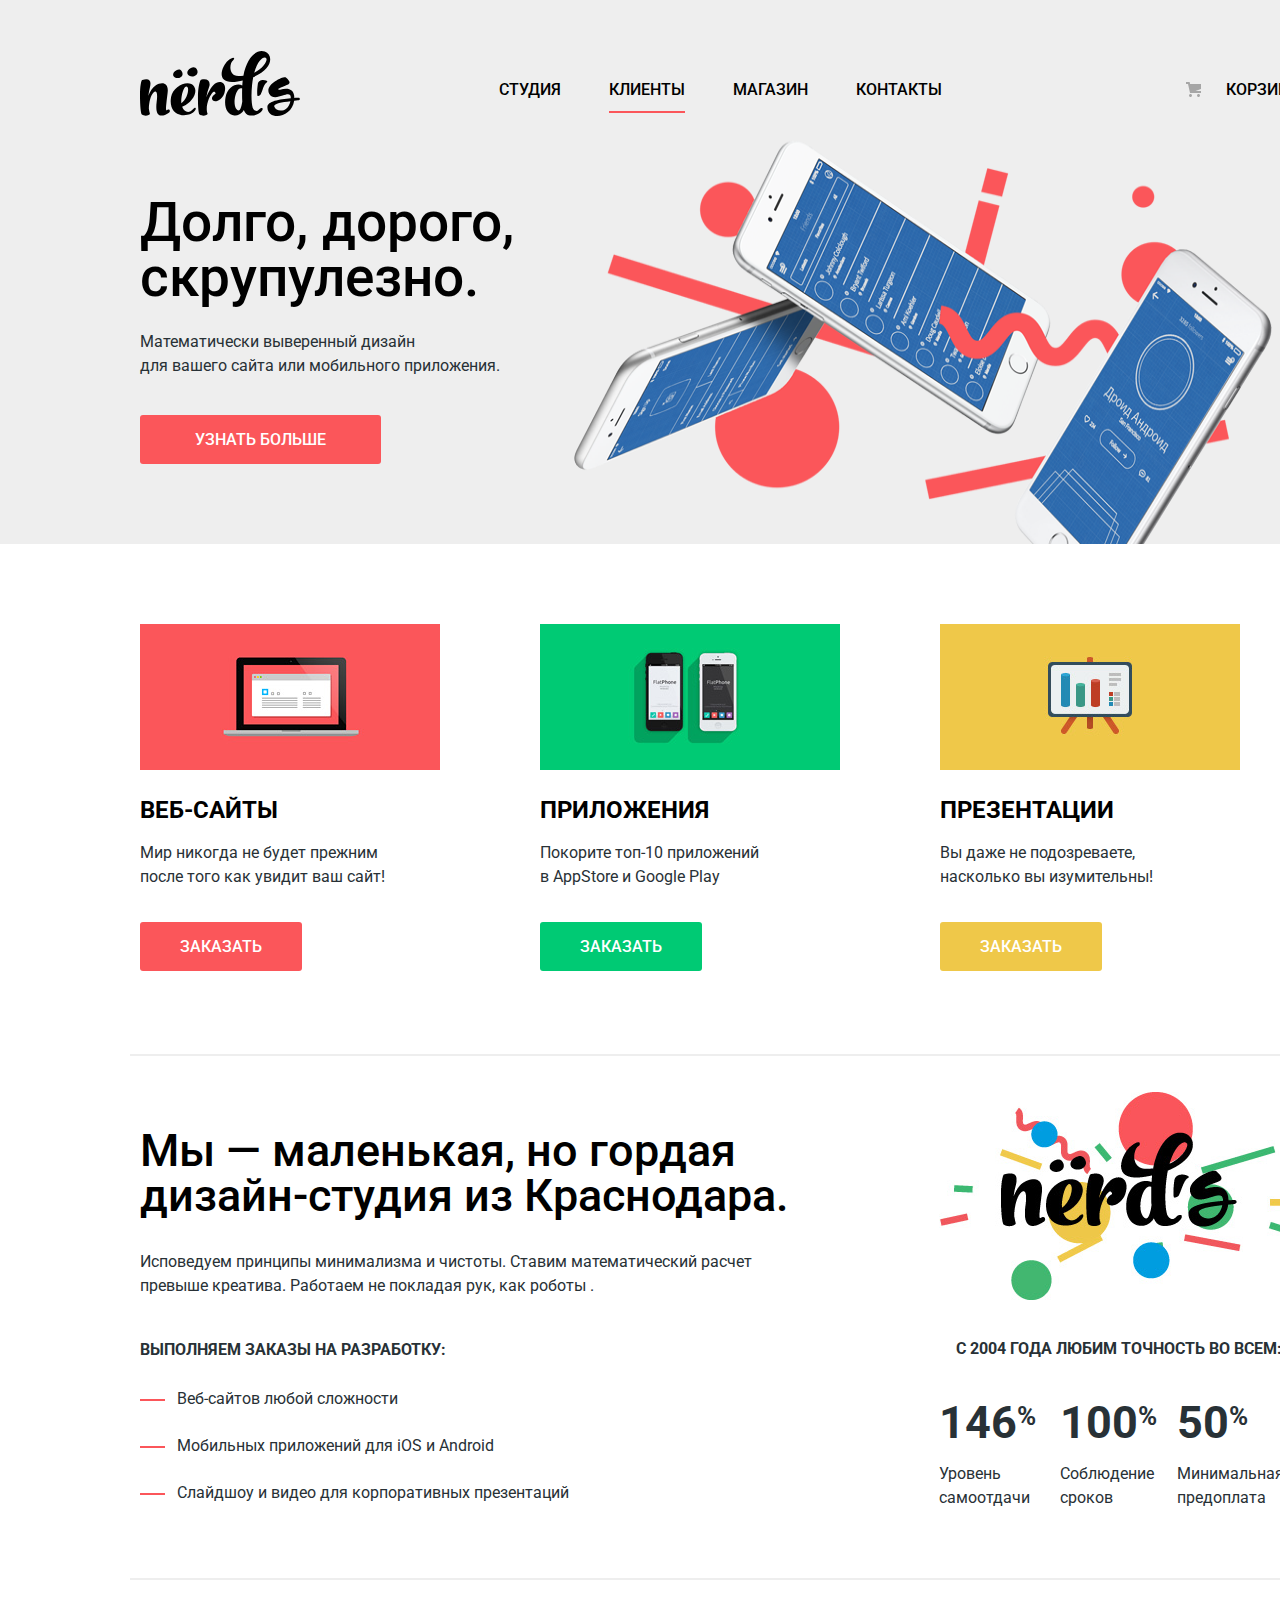
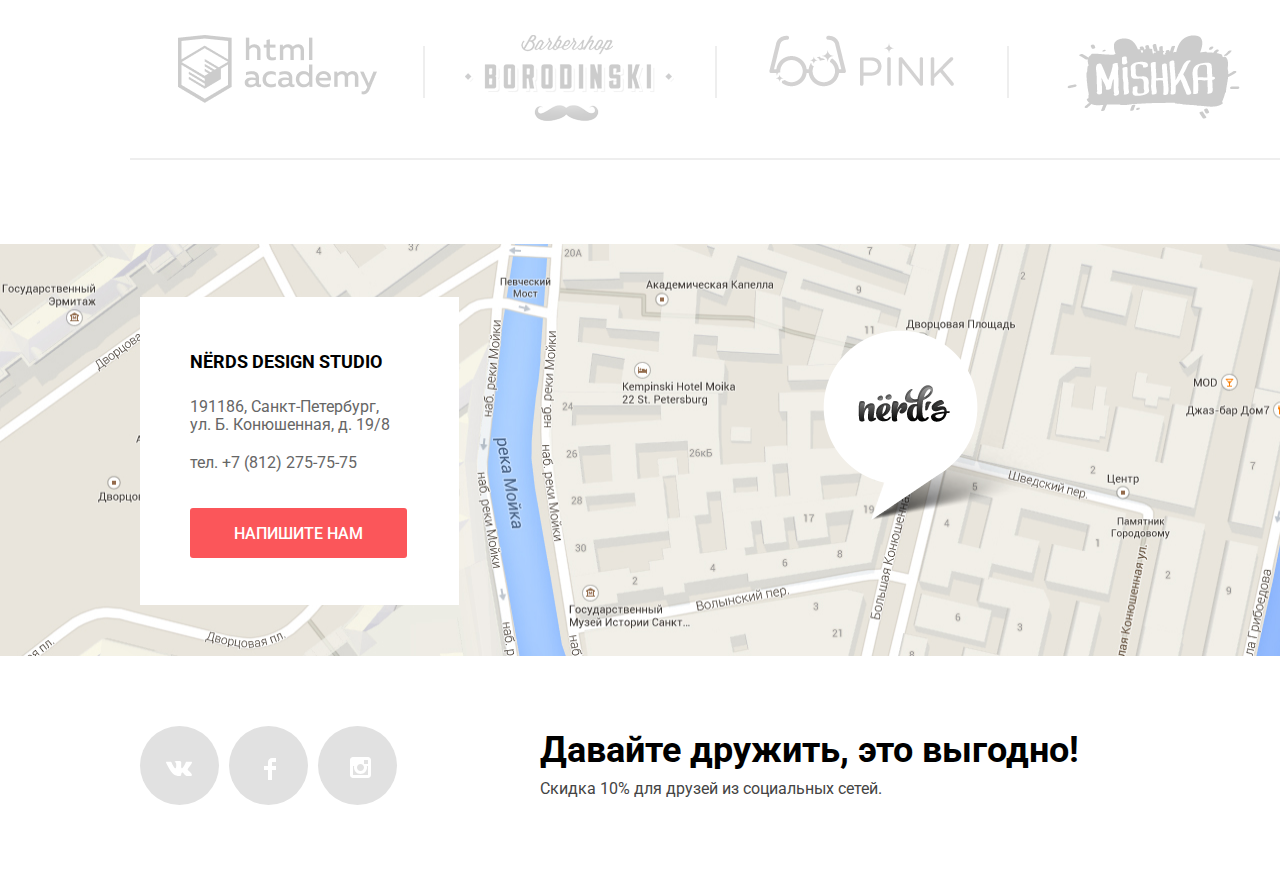
==== index.html @ 4b31f501 "Стилизация активных элементов" ====
<!doctype html>
<html class="page" lang="en">

<head>
	<meta charset="UTF-8">
	<meta http-equiv="X-UA-Compatible" content="ie=edge">
	<link rel="preconnect" href="https://fonts.gstatic.com">
	<link href="https://fonts.googleapis.com/css2?family=Roboto:wght@400;500;700;900&display=swap" rel="stylesheet">
	<link rel="stylesheet" href="css/normalize.css">
	<link rel="stylesheet" href="css/style.css">
	<title>nЁrds</title>
</head>

<body>
	<div class="wrapper">
		<header class="header">
			<nav class="navigation">
				<a href="#" class="header__logo">
					<svg class="logo" width="160" height="66" viewbox="0 0 160 66" fill="none" xmlns="http://www.w3.org/2000/svg">
						<path fill-rule="evenodd" clip-rule="evenodd"
							d="M48.031 24.783C51.682 28.757 59.647 25.158 57.062 19.861C55.336 16.305 52.75 17.13 50.904 18.041C47.208 19.82 46.509 23.088 48.031 24.783ZM42.105 22.002C44.481 26.868 37.168 30.173 33.813 26.523C32.415 24.968 33.058 21.963 36.449 20.33C38.146 19.494 40.522 18.734 42.105 22.002ZM157.936 50.374C156.715 50.5332 155.442 50.6425 154.221 50.7474L154.179 50.751V50.807C151.764 68.171 127.991 71.038 127.4 57.406C127.131 51.239 138.993 49.456 150.798 48.318C151.007 42.9112 147.233 44.1234 142.648 45.5959C137.829 47.1437 132.115 48.979 129.19 43.717C124.171 34.692 143.822 25.779 145.918 27.615C152.271 33.1766 149.4 34.2063 144.727 35.8824L144.539 35.95C135.049 39.36 138.748 40.057 140.028 39.676C147.597 37.423 154.394 38.636 154.34 47.993C154.955 47.9419 155.557 47.9025 156.154 47.8634L156.154 47.8634C156.807 47.8207 157.452 47.7784 158.097 47.722C160.403 47.507 160.564 50.157 157.936 50.374ZM150.422 51.13C141.298 52.158 133.409 53.566 134.269 56.485C135.985 62.058 147.846 63.303 150.422 51.13ZM117.79 34.23C116.975 39.88 116.996 45.881 117.678 45.918C118.012 45.937 119.982 45.572 120.617 44.411C121.226 43.2934 121.794 41.7543 122.388 40.141L122.388 40.1409L122.388 40.1409L122.388 40.1408L122.388 40.1407L122.388 40.1406L122.388 40.1405C123.586 36.8907 124.895 33.3397 126.883 32.324C129.725 30.873 118.795 27.279 117.79 34.23ZM28.883 62.666C20.964 68.004 14.664 66.825 16.671 51.818C18.121 40.914 15.723 40.297 13.549 42.376C10.704 45.073 8.921 52.099 8.865 58.788C9.12323 60.3951 9.45828 61.9889 9.869 63.564C10.203 65.194 4.962 66.879 1.895 64.575C0.837 63.79 0 55.865 0 45.131C0 36.307 1.171 30.236 2.23 29.956C10.259 27.765 11.542 31.304 9.813 37.937C9.12537 40.5343 8.65871 43.1851 8.418 45.861C10.091 41.197 12.489 37.376 15.221 35.688C22.637 31.024 28.826 33.215 27.655 42.489C25.648 59.069 25.481 61.316 27.265 60.024C29.496 58.45 30.945 61.262 28.883 62.666ZM41.766 65.142C47.176 65.761 52.807 64.074 54.982 60.59C56.821 57.667 55.316 56.655 53.197 59.015C48.737 64.131 44.109 61.826 42.158 56.655L42.66 56.487C52.082 52.721 57.992 42.493 54.257 36.704C49.126 28.723 33.069 35.86 31.061 47.045C29.221 57.386 34.016 64.299 41.766 65.142ZM41.377 53.172C47.232 49.013 49.183 39.852 47.566 37.267C45.838 34.57 42.492 38.784 41.321 49.013C41.21 50.474 41.21 51.878 41.377 53.172ZM77.125 51.051C79.188 50.376 81.494 48.499 83.091 45.992C83.538 45.289 83.914 44.657 84.43 43.012C84.3675 43.2111 84.3915 43.1204 84.4509 42.8953C84.5588 42.4863 84.7839 41.6335 84.82 41.271C84.82 41.215 84.876 40.932 84.932 40.822C86.157 33.965 81.921 30.086 76.065 33.009C72.776 34.638 68.706 40.822 66.253 47.51C66.866 43.912 67.925 40.484 69.096 37.111C71.103 31.154 67.368 28.119 60.956 29.862C59.896 30.143 57.945 37.955 57.945 46.779C57.945 57.513 58.503 63.695 59.562 64.483C62.628 66.843 68.092 65.101 67.535 63.527C67.3189 62.9291 67.1554 62.3284 66.9926 61.7303L66.977 61.673C66.977 61.504 66.977 61.335 66.922 61.167C65.861 54.196 69.933 44.532 73.278 41.946C74.17 41.215 75.396 41.721 75.564 43.632C72.832 44.981 71.94 47.342 71.94 48.353C71.94 51.107 74.727 51.781 77.125 51.051Z" />
						<path fill-rule="evenodd" clip-rule="evenodd"
							d="M113.207 27.161C112.726 29.6539 112.354 32.1666 112.092 34.692C111.033 44.752 111.48 53.688 112.705 57.678C113.431 59.815 116.162 62.624 118.783 59.701C121.626 56.498 124.75 58.352 120.957 62.117C118.617 64.422 114.268 65.995 109.918 65.545C106.795 65.152 104.9 63.13 103.784 60.04C103.34 60.938 102.837 61.725 102.224 62.342C100.105 64.535 97.539 65.772 94.25 65.434C87.613 64.704 83.712 57.511 85.551 47.281C87.503 36.49 96.87 32.556 102.279 35.424C102.391 34.075 102.502 32.725 102.614 31.32C102.642 31.1795 102.655 31.039 102.669 30.8985C102.683 30.758 102.697 30.6175 102.724 30.477C101.079 30.8387 99.424 31.1575 97.762 31.433C73.787 35.423 82.04 15.864 87.894 10.75C94.53 5.017 95.254 8.895 93.191 10.188C89.511 12.548 87.894 26.093 98.432 26.093C100.161 26.093 101.778 25.981 103.394 25.812C106.685 7.49 116.665 -1.391 124.75 1.532C133.726 4.792 132.779 19.067 113.207 27.161ZM102.279 51.554C102.055 48.012 102.055 44.022 102.112 39.918C102.112 39.6576 102.127 39.3974 102.141 39.1449C102.155 38.9068 102.168 38.6754 102.168 38.457C98.822 36.939 95.533 42.11 94.695 49.249C93.749 57.622 97.483 62.062 99.603 60.04C101.22 58.409 102.056 53.237 102.279 51.554ZM126.365 8.389C124.581 5.747 118.058 8.951 114.267 22.721C123.802 18.167 127.593 10.299 126.365 8.389Z" />
					</svg>
				</a>

				<ul class="navigation__list">
					<li class="navigation__item">
						<a href="#" class="navigation__link ">Студия</a>
					</li>
					<li class="navigation__item navigation__active"><a href="#" class="navigation__link">Клиенты</a></li>
					<li class="navigation__item"><a href="#" class="navigation__link">Магазин</a></li>
					<li class="navigation__item"><a href="#" class="navigation__link">Контакты</a></li>
				</ul>

				<a href="#" class="cart">Корзина</a>
			</nav>

		</header>
		<main>

			<section class="slider">
				<div class="slider__desc">
					<h1 class="visually-hidden">Мы делаем сайты!</h1>
					<p class="slider__title">
						Долго, дорого, скрупулезно.
					</p>
					<p class="slider__text">
						Математически выверенный дизайн <br> для вашего сайта или мобильного приложения.
					</p>
					<a href="#" class="slider__btn">Узнать больше</a>
				</div>

				<img src="img/nerds-index-slide1.png" alt="" class="slider__img">

			</section>

			<section class="features">
				<h2 class="visually-hidden">Преимущества работы с нами</h2>
				<ul class="features__list">
					<li class="features__item">
						<h3 class="features__title">Веб-сайты</h3>
						<p class="features__text">Мир никогда не будет прежним <br> после того как увидит
							ваш
							сайт!</p>
						<a href="#" class="features__btn features__btn--red">Заказать</a>
					</li>
					<li class="features__item">
						<h3 class="features__title">Приложения</h3>
						<p class="features__text">Покорите топ-10 приложений
							<br> в AppStore и Google Play
						</p>
						<a href="#" class="features__btn features__btn--green">Заказать</a>
					</li>
					<li class="features__item">
						<h3 class="features__title">Презентации</h3>
						<p class="features__text">Вы даже не подозреваете, <br> насколько вы
							изумительны!</p>
						<a href="#" class="features__btn features__btn--yellow">Заказать</a>
					</li>

				</ul>
			</section>

			<section class="about">
				<h2 class="visually-hidden">Информация о нашей студии</h2>
				<div class="about__desc">
					<h3 class="about__title">Мы — маленькая, но гордая<br> дизайн-студия из Краснодара.</h3>
					<p class="about__text">Исповедуем принципы минимализма и чистоты. Ставим
						математический расчет<br> превыше креатива. Работаем не покладая рук, как роботы
						.</p>
					<p class="about__list-text">Выполняем заказы на разработку:</p>
					<ul class="about__list">
						<li class="about__item">Веб-сайтов любой сложности</li>
						<li class="about__item">Мобильных приложений для iOS и Android</li>
						<li class="about__item">Слайдшоу и видео для корпоративных презентаций</li>
					</ul>
				</div>
				<div class="graph__desc">
					<img src="./img/nerds-illustration%201.png" alt="" class="graph__img">
					<p class="graph__text">с 2004 года Любим точность во всем:</p>
					<ul class="graph__list">
						<li class="graph__item">
							<p class="graph__percent">146<span class="graph__percent--small">%</span></p>
							<p class="stat__desc">Уровень самоотдачи</p>
						</li>
						<li class="graph__item">
							<p class="graph__percent">100<span class="graph__percent--small">%</span></p>
							<p class="stat__desc">Соблюдение сроков</p>
						</li>
						<li class="graph__item">
							<p class="graph__percent">50<span class="graph__percent--small">%</span></p>
							<p class="stat__desc">Минимальная предоплата</p>
						</li>
					</ul>
				</div>
			</section>

			<section class="partners">
				<ul class="partners__list">
					<li class="partners__item">
						<img src="img/htmlacademy.png" alt="Логотип HTMLAcademy">
					</li>
					<li class="partners__item">
						<img src="img/borodinski.png" alt="Логотип Барбершопа Бородинский">
					</li>
					<li class="partners__item">
						<img src="img/pink.png" alt="Логотип Pink">
					</li>
					<li class="partners__item">
						<img src="img/mishka.png" alt="Логотип Мишка">
					</li>
				</ul>
			</section>
			<section class="map">
				<img src="img/map.png" alt="Карта" class="map__img" width="1440" height="412">
				<div class="map__desc">
					<p class="map__title">NЁRDS DESIGN STUDIO</p>
					<p class="map__address">191186, Санкт-Петербург,<br> ул. Б. Конюшенная, д. 19/8</p>
					<p class="map__phone">тел. +7 (812) 275-75-75</p>
					<a href="#" class="map__btn">Напишите нам</a>
				</div>
				<img src="img/map-marker.png" alt="Маркер" class="map__marker">
			</section>
		</main>
		<footer class="footer">
			<section class="social">
				<ul class="social__list">
					<li class="social__item"><a href="#" class="social__link">
							<svg class="social__icon social__icon--vk" width="27" height="15" viewbox="0 0 27 15" fill="none"
								xmlns="http://www.w3.org/2000/svg">
								<path
									d="M16.138 11.51C17.094 11.201 18.318 13.55 19.621 14.449C20.599 15.13 21.348 14.983 21.348 14.983L24.821 14.933C24.821 14.933 26.636 14.821 25.778 13.379C25.707 13.259 25.275 12.31 23.193 10.357C21.016 8.31404 21.311 8.64504 23.932 5.11304C25.529 2.96004 26.168 1.64504 25.968 1.08504C25.776 0.546037 24.603 0.686037 24.603 0.686037L20.69 0.713037C20.309 0.714037 19.986 0.832037 19.839 1.22804C19.836 1.23204 19.218 2.89404 18.394 4.30704C16.653 7.29604 15.958 7.45504 15.67 7.26804C15.009 6.83504 15.176 5.53104 15.176 4.60404C15.176 1.70704 15.608 0.499037 14.33 0.187037C13.903 0.0830374 13.591 0.0150374 12.502 0.00503741C11.11 -0.0159626 9.92797 0.00503743 9.25797 0.334037C8.81297 0.557037 8.47197 1.04604 8.67897 1.07404C8.93897 1.10904 9.52197 1.23404 9.83397 1.66004C10.235 2.21204 10.223 3.44904 10.223 3.44904C10.223 3.44904 10.452 6.86004 9.68297 7.28304C9.15497 7.57304 8.43297 6.98104 6.87997 4.26704C6.08697 2.87904 5.48797 1.34504 5.48797 1.34504C5.48797 1.34504 5.37197 1.06004 5.16197 0.904037C4.91197 0.719037 4.56197 0.660037 4.56197 0.660037L0.84797 0.684037C0.84797 0.684037 0.28997 0.700037 0.0849697 0.946037C-0.0970303 1.16404 0.0699697 1.61404 0.0699697 1.61404C0.0699697 1.61404 2.97897 8.49504 6.27297 11.961C9.29297 15.143 12.725 14.932 12.725 14.932H14.28C14.28 14.932 14.749 14.878 14.989 14.62C15.213 14.38 15.203 13.929 15.203 13.929C15.203 13.929 15.172 11.82 16.138 11.51Z"
									fill="white" />
							</svg>
						</a>
					</li>
					<li class="social__item"><a href="#" class="social__link">
							<svg class="social__icon social__icon--fb" width="12" height="22" viewbox="0 0 12 22" fill="none"
								xmlns="http://www.w3.org/2000/svg">
								<path d="M12 4V0H8C5.79086 0 4 1.79086 4 4V8H0V12H4V22H8V12H12V8H8V4H12Z" fill="white" />
							</svg>

						</a>
					</li>
					<li class="social__item"><a href="#" class="social__link">
							<svg class="social__icon social__icon--insta" width="21" height="21" viewbox="0 0 21 21" fill="none"
								xmlns="http://www.w3.org/2000/svg">
								<path fill-rule="evenodd" clip-rule="evenodd"
									d="M3 0H18C19.65 0 21 1.35 21 3V18C21 19.65 19.65 21 18 21H3C1.35 21 0 19.65 0 18V3C0 1.35 1.35 0 3 0ZM14 10.5C14 8.57 12.43 7 10.5 7C8.57 7 7 8.57 7 10.5C7 12.43 8.57 14 10.5 14C12.43 14 14 12.43 14 10.5ZM3 18V9H4.181C4.0626 9.49127 4.00186 9.99467 4 10.5C4 14.0899 6.91015 17 10.5 17C14.0899 17 17 14.0899 17 10.5C16.9986 9.99464 16.9379 9.49118 16.819 9H18V18H3ZM14 7H18V3H14V7Z"
									fill="white" />
							</svg>
						</a>
					</li>
				</ul>
			</section>
			<section class="footer__desc">
				<p class="footer__title">Давайте дружить, это выгодно!</p>
				<p class="footer__text">Скидка 10% для друзей из социальных сетей.</p>
			</section>
		</footer>
	</div>
</body>

</html>
---- css/style.css ----
:root {
    --basic-black: #283136;
    --dark-black: #000000;
    --dark-black-opac: rgba(0, 0, 0, 0.7);
    --dark-black--mega: rgba(0, 0, 0, 0.3);
    --basic-white: #FFFFFF;
    --white-opacity: rgba(255, 255, 255, 0.3);
    --light-gray: #EEEEEE;
    --basic-red: #FB565A;
    --dark-red: #E74246;
    --mega-red: #D7373B;
    --basic-yellow: #EFC849;
    --dark-yellow: #EAB534;
    --mega-yellow: #E5A722;
    --basic--green: #00CA74;
    --dark-green: #00BC6C;
    --mega-green: #00AA62;
    --main-back: #888888;
    --soft-gray: #E1E1E1;
    --soft-black: #444444;
    --grayer: #666666;
}

* {
    box-sizing: border-box;
}

.visually-hidden {
    position: absolute;
    clip: rect(0 0 0 0);
    width: 1px;
    height: 1px;
    margin: -1px;
}

.page {
    height: 100%;
    background-color: var(--main-back);
}

.wrapper {
    background-color: var(--basic-white);
}

body {
    width: 1440px;
    margin: 0 auto;
    padding: 0;
    font-family: Roboto, sans-serif;
    font-size: 16px;
    line-height: 24px;
    font-weight: 400;
    color: var(--basic-black);
    max-height: 100%;
}

/* header */

.header {
    background: var(--light-gray);
    padding: 50px 140px 0;
}

.navigation {
    display: flex;
    justify-content: space-between;
}

.logo {
    fill: var(--dark-black);
    transition: all .3s
}

.logo:hover {
    fill: var(--dark-black-opac);
}

.logo:active {
    fill: var(--dark-black--mega);
}

.navigation__list {
    display: flex;
    flex-wrap: wrap;
    list-style: none;
    padding: 0;
    margin: 25px 175px 10px 90px;
    max-width: 500px;
    color: var(--dark-black);
}

.navigation__item {
    margin-right: 48px;
    text-transform: uppercase;
    font-weight: 500;
    line-height: 30px;
}

.navigation__item:last-child {
    margin-right: 0;
}

.navigation__link {
    color: var(--dark-black);
    text-decoration: none;
    transition: all .3s;
    padding-bottom: 13px;
}

.navigation__link:hover {
    color: var(--basic-red);
}

.navigation__link:active {
    color: var(--dark-black--mega);
}

.navigation__active {
    border-bottom: 2px solid var(--basic-red);
}

.cart {
    text-transform: uppercase;
    font-weight: 500;
    line-height: 30px;
    margin-top: 25px;
    color: var(--dark-black);
    text-decoration: none;
    position: relative;
}

.cart:hover {
    color: var(--basic-red);
}

.cart:active {
    color: var(--dark-black--mega);
}

.cart::before {
    content: "";
    position: absolute;
    background: url("../img/cart-icon.svg");
    background-repeat: no-repeat;
    top: 7px;
    left: -40px;
    width: 15px;
    height: 15px;
}

/* slider */

.slider {
    padding-right: 140px;
    padding-left: 140px;
    display: flex;
    background: var(--light-gray);
    max-height: 421px;
    margin-bottom: 80px;
}

.slider__title {
    font-size: 55px;
    line-height: 55px;
    font-weight: 500;
    margin: 0;
    padding-top: 72px;
    margin-bottom: 25px;
    color: var(--dark-black);
}

.slider__text {
    margin-bottom: 50px;
}

.slider__btn {
    color: var(--basic-white);
    width: 160px;
    height: 50px;
    background-color: var(--basic-red);
    padding: 15px 55px;
    text-transform: uppercase;
    text-decoration: none;
    border-radius: 3px;
    font-weight: 500;
    transition: all .3s;
}

.slider__btn:hover {
    background-color: var(--dark-red);
}

.slider__btn:active {
    background-color: var(--mega-red);
    color: var(--white-opacity);
}

/* features */

.features {
    padding-right: 140px;
    padding-left: 140px;
    margin-bottom: 36px;
    position: relative;
}

.features::after {
    content: "";
    position: absolute;
    bottom: 0;
    left: 130px;
    width: 1158px;
    height: 2px;
    background: var(--light-gray);
}

.features__list {
    display: flex;
    flex-wrap: wrap;
    list-style: none;
    padding: 0;
    margin: 0;
}

.features__item {
    width: 300px;
    margin-right: 100px;
    position: relative;
    padding-top: 171px;
    padding-bottom: 97px;
}

.features__item:first-child .features__title::before {
    content: "";
    width: 300px;
    height: 146px;
    position: absolute;
    background-image: url(../img/illustration-1.svg);
    background-repeat: no-repeat;
    top: 0;
    left: 0;
}

.features__item:nth-child(2) .features__title::before {
    content: "";
    width: 300px;
    height: 146px;
    position: absolute;
    background-image: url(../img/illustration-2.svg);
    background-repeat: no-repeat;
    top: 0;
    left: 0;
}

.features__item:last-child .features__title::before {
    content: "";
    width: 300px;
    height: 146px;
    position: absolute;
    background-image: url(../img/illustration-3.svg);
    background-repeat: no-repeat;
    top: 0;
    left: 0;
}

.features__item:last-child {
    margin-right: 0;
}

.features__title {
    font-size: 24px;
    font-weight: bold;
    line-height: 30px;
    text-transform: uppercase;
    margin: 0 0 16px 0;
    color: var(--dark-black);
}

.features__text {
    margin: 0 0 46px 0;
}

.features__btn {
    text-decoration: none;
    text-transform: uppercase;
    font-weight: 500;
    color: var(--basic-white);
    padding: 15px 40px;
    border-radius: 3px;
    transition: all .3s;
}

.features__btn:active {
    color: var(--white-opacity);
}

.features__btn--red {
    background: var(--basic-red);
}

.features__btn--red:hover {
    background-color: var(--dark-red);
}

.features__btn--red:active {
    background-color: var(--mega-red);
}

.features__btn--green {
    background: var(--basic--green);
}

.features__btn--green:hover {
    background-color: var(--dark-green);
}

.features__иет--green:active {
    background-color: var(--mega-green);
}

.features__btn--yellow {
    background: var(--basic-yellow);
}

.features__btn--yellow:hover {
    background-color: var(--dark-yellow);
}

.features__btn--yellow:active {
    background-color: var(--mega-yellow);
}

/* About */

.about {
    position: relative;
    padding-right: 140px;
    padding-left: 140px;
    padding-bottom: 38px;
    display: flex;
}

.about::before {
    content: "";
    position: absolute;
    bottom: 0;
    left: 130px;
    width: 1158px;
    height: 2px;
    background: var(--light-gray);
}

.about__desc {
    padding-top: 36px;
}

.about__title {
    font-size: 45px;
    font-weight: 500;
    line-height: 45px;
    margin: 0 0 32px 0;
    color: var(--dark-black);
}

.about__text {
    margin: 0 0 40px 0;
}

.about__list-title {
    font-weight: bold;
    margin: 0;
}

.about__list-text {
    margin-bottom: 25px;
    font-weight: bold;
    text-transform: uppercase;
}

.about__list {
    padding: 0;
    list-style: none;
}

.about__item {
    padding-left: 37px;
    margin-bottom: 23px;
    position: relative;
}

.about__item::before {
    content: "";
    position: absolute;
    width: 25px;
    height: 2px;
    background: var(--basic-red);
    top: 50%;
    left: 0;
}

.graph__desc {
    margin-left: 150px;
    max-width: 360px;
}

.graph__text {
    text-transform: uppercase;
    font-weight: bold;
    text-align: center;
    margin-top: 30px;
}

.graph__list {
    display: flex;
    list-style: none;
    padding: 0;
}

.graph__item {
    margin-right: 30px;
}

.graph__item:last-child {
    margin-left: -7px;
}

.graph__percent {
    position: relative;
    font-size: 45px;
    font-weight: bold;
    line-height: 64px;
    margin-top: 14px;
    margin-bottom: -9px;
}

.graph__percent--small {
    position: absolute;
    top: 5px;
    font-size: 26px;
    font-weight: bold;
    line-height: 40px;
}

/* partners */

.partners {
    padding: 55px 182px 35px 172px;
    position: relative;
    margin-bottom: 84px;
}

.partners::after {
    content: "";
    position: absolute;
    bottom: 0;
    left: 130px;
    width: 1158px;
    height: 2px;
    background: var(--light-gray);
}

.partners__list {
    display: flex;
    flex-wrap: wrap;
    justify-content: space-between;
    align-items: center;
    list-style: none;
    margin: 0;
    padding: 0;
}

.partners__item {
    position: relative;
    width: 210px;
    height: 90px;
    margin: 0;
    text-align: center;
}

.partners__item:not(:nth-child(1))::before {
    content: "";
    position: absolute;
    width: 2px;
    height: 52px;
    background: var(--light-gray);
    top: 11px;
    left: -41px;
}

.map {
    width: 1440px;
    height: 412px;
    position: relative;
}

.map__desc {
    position: absolute;
    background-color: var(--basic-white);
    width: 319px;
    height: 308px;
    top: 53px;
    left: 140px;
    padding: 50px 50px 50px 50px;
}

.map__title {
    font-weight: bold;
    font-size: 18px;
    line-height: 30px;
    color: var(--dark-black);
    text-transform: uppercase;
    padding: 0;
    margin: 0 0 21px 0;
}

.map__address, .map__phone {
    line-height: 18px;
    color: var(--grayer);
    padding: 0;
    margin: 0 0 20px 0;
}

.map__btn {
    display: inline-block;
    padding: 17px 44px 15px 44px;
    background-color: var(--basic-red);
    color: var(--basic-white);
    text-decoration: none;
    text-transform: uppercase;
    line-height: 18px;
    font-weight: 500;
    margin-top: 16px;
    border-radius: 3px;
}

.map__marker {
    position: absolute;
    top: 86px;
    right: 386px;
}

/* footer */

.footer {
    height: 218px;
    padding: 70px 140px;
    display: flex;
}

.social__list {
    list-style: none;
    margin: 0 133px 0 0;
    padding: 0;
    display: flex;
}

.social__item {
    position: relative;
    margin-right: 10px;
}

.social__link {
    display: block;
    width: 79px;
    height: 79px;
    border-radius: 50%;
    background-color: var(--soft-gray);
    position: relative;
}

.social__icon {
    position: absolute;
}

.social__icon--vk {
    top: 35px;
    left: 26px;
}

.social__icon--fb {
    top: 32px;
    left: 35px;
}

.social__icon--insta {
    top: 31px;
    left: 32px;
}

.footer__desc {
    padding-top: 6px;
}

.footer__title {
    margin: 0;
    padding: 0;
    font-weight: bold;
    font-size: 36px;
    line-height: 36px;
    color: var(--dark-black);
    margin-bottom: 10px;
}

.footer__text {
    margin: 0;
    padding: 0;
    line-height: 22px;
    color: var(--soft-black);
}
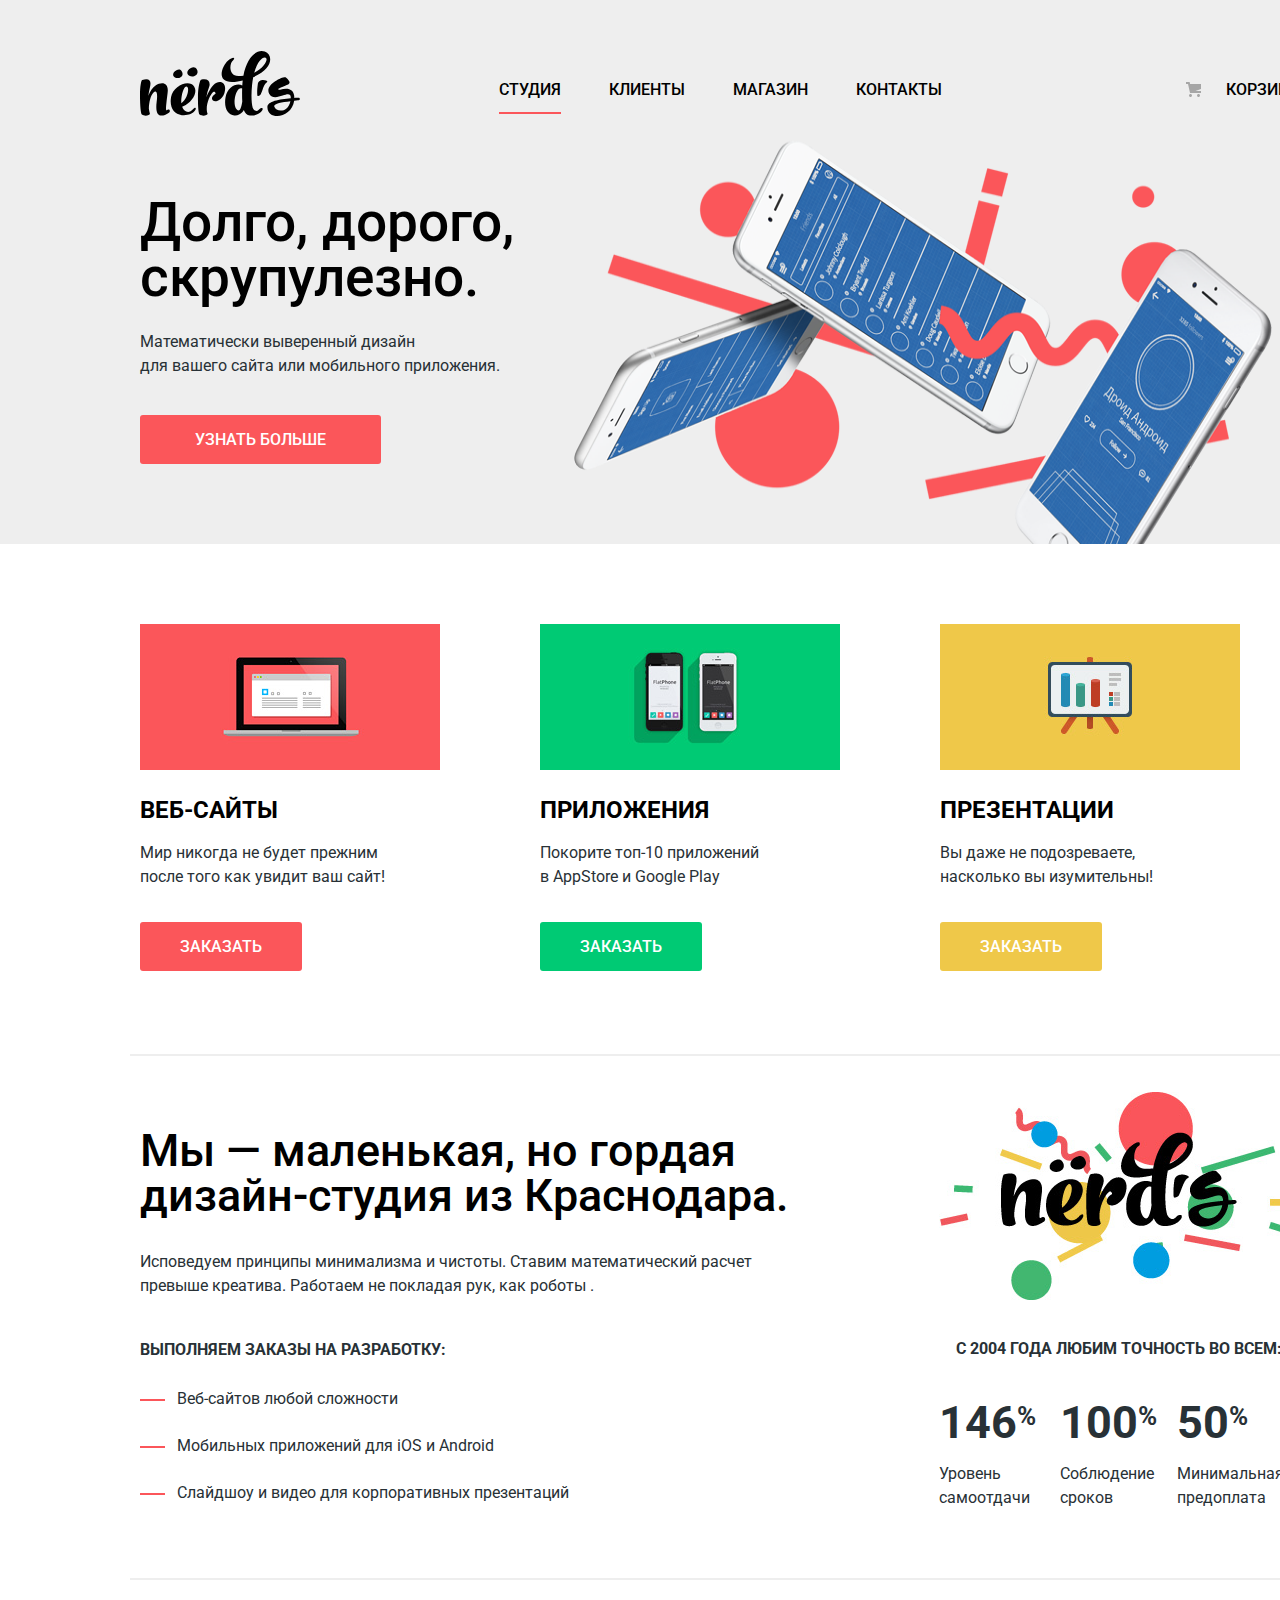
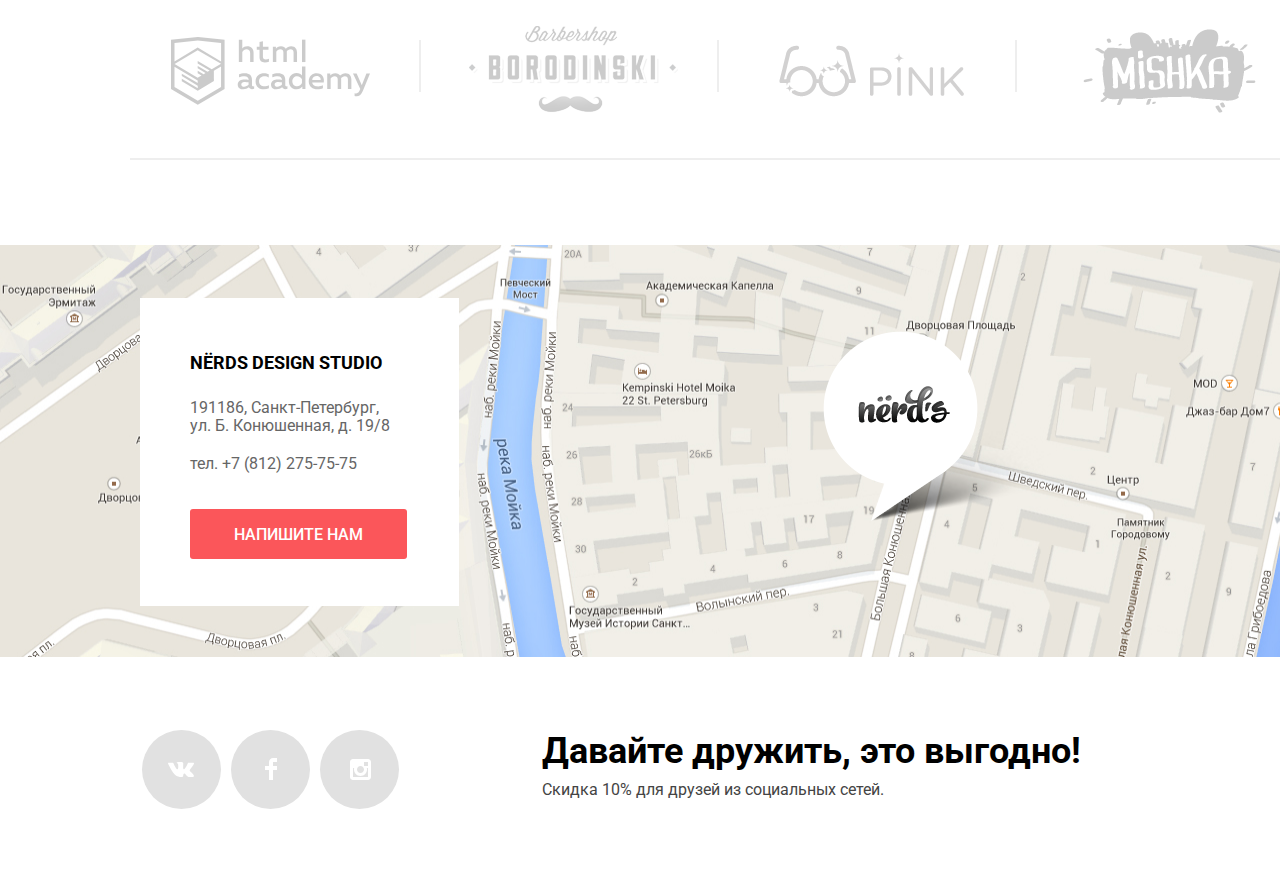
==== commit 0cc93f94: "Закончил главную страницу" ====
--- a/index.html
+++ b/index.html
@@ -26,9 +26,9 @@
 
 				<ul class="navigation__list">
 					<li class="navigation__item">
-						<a href="#" class="navigation__link ">Студия</a>
-					</li>
-					<li class="navigation__item navigation__active"><a href="#" class="navigation__link">Клиенты</a></li>
+						<a href="#" class="navigation__link navigation__active">Студия</a>
+					</li>
+					<li class="navigation__item"><a href="#" class="navigation__link">Клиенты</a></li>
 					<li class="navigation__item"><a href="#" class="navigation__link">Магазин</a></li>
 					<li class="navigation__item"><a href="#" class="navigation__link">Контакты</a></li>
 				</ul>
@@ -118,17 +118,90 @@
 
 			<section class="partners">
 				<ul class="partners__list">
+					<li class="partners__item"><a href="#" class="partners__link">
+							<svg class="partners__icon" width="199" height="68" viewbox="0 0 199 68" fill="none"
+								xmlns="http://www.w3.org/2000/svg">
+
+								<path
+									d="M82.1427 49.4881C82.4919 49.4881 82.8412 49.3834 83.1555 49.3135V51.7582C82.5269 52.0027 81.7585 52.1424 80.9902 52.1424C79.5932 52.1424 78.4756 51.5836 77.9168 50.3612C76.4151 51.5836 74.5291 52.3519 72.1193 52.3519C69.3254 52.3519 66.741 50.8153 66.741 47.6371C66.741 43.6907 70.3731 42.5032 73.5862 42.5032C74.9133 42.5032 76.3801 42.6778 77.5676 42.9572V42.3985C77.5676 40.4776 76.1706 39.1505 73.5513 39.1505C71.2812 39.1505 69.3952 39.7093 68.0332 40.3379V37.1947C69.2555 36.7756 71.4558 36.1819 73.9005 36.1819C78.2311 36.1819 80.9902 38.2424 80.9902 42.8874V48.3705C81.0251 49.2087 81.514 49.4881 82.1427 49.4881ZM70.2683 47.3927C70.2683 48.8944 71.5955 49.6628 73.1322 49.6628C74.7736 49.6628 76.3452 49.069 77.5676 47.8467V45.2623C76.6246 45.0876 75.3324 44.8781 74.2497 44.8781C72.3289 44.8781 70.2683 45.4718 70.2683 47.3927Z" />
+								<path
+									d="M93.0392 36.1469C94.7505 36.1469 96.4269 36.531 97.754 37.3343V40.4775C96.6365 39.6742 95.0649 39.1853 93.4932 39.1853C90.7691 39.1853 88.045 40.6172 88.045 44.2493C88.045 47.7418 90.6993 49.3134 93.4583 49.3134C95.0998 49.3134 96.7063 48.8245 97.9287 48.126V51.3041C96.4618 52.0026 94.7855 52.3518 92.8646 52.3518C88.7784 52.3518 84.5875 49.8722 84.5875 44.389C84.5526 38.6265 88.9531 36.1469 93.0392 36.1469Z"
+									fill="black" />
+								<path
+									d="M115.426 49.4881C115.775 49.4881 116.124 49.3834 116.439 49.3135V51.7582C115.81 52.0027 115.042 52.1424 114.273 52.1424C112.876 52.1424 111.759 51.5836 111.2 50.3612C109.698 51.5836 107.812 52.3519 105.402 52.3519C102.608 52.3519 100.024 50.8153 100.024 47.6371C100.024 43.6907 103.656 42.5032 106.869 42.5032C108.196 42.5032 109.663 42.6778 110.851 42.9572V42.3985C110.851 40.4776 109.454 39.1505 106.834 39.1505C104.564 39.1505 102.678 39.7093 101.316 40.3379V37.1947C102.539 36.7756 104.739 36.1819 107.184 36.1819C111.514 36.1819 114.273 38.2424 114.273 42.8874V48.3705C114.308 49.2087 114.832 49.4881 115.426 49.4881ZM103.586 47.3927C103.586 48.8944 104.913 49.6628 106.45 49.6628C108.092 49.6628 109.663 49.069 110.886 47.8467V45.2623C109.943 45.0876 108.65 44.8781 107.568 44.8781C105.612 44.8781 103.586 45.4718 103.586 47.3927Z"
+									fill="black" />
+								<path
+									d="M134.425 29.5112V51.8979H131.352V49.4531C130.164 50.9549 128.348 52.282 125.484 52.282C120.839 52.282 117.871 48.615 117.871 44.1795C117.871 39.779 120.839 36.077 125.484 36.077C128.173 36.077 129.955 37.2645 131.002 38.4868V29.5112H134.425ZM126.078 39.1504C123.319 39.1504 121.328 41.2109 121.328 44.2494C121.328 47.2529 123.354 49.3134 126.078 49.3134C128.488 49.3134 130.234 47.7768 130.967 46.1004V42.3635C130.234 40.6871 128.488 39.1504 126.078 39.1504Z"
+									fill="black" />
+								<path
+									d="M145.496 36.1469C151.608 36.1469 153.703 41.0712 152.725 45.5066H141.2C141.584 48.2657 144.273 49.4182 147.067 49.4182C148.918 49.4182 150.63 48.9642 151.922 48.3355V51.2692C150.525 51.9327 148.569 52.3169 146.439 52.3169C141.724 52.3169 137.742 49.6277 137.742 44.2144C137.742 38.6614 141.968 36.1469 145.496 36.1469ZM145.67 38.9757C143.365 38.9757 141.305 40.3378 141.165 42.9222H149.652C149.861 41.5951 149.023 38.9757 145.67 38.9757Z"
+									fill="black" />
+								<path
+									d="M156.218 51.8978V36.5659H159.256V38.4868C160.094 37.5438 161.875 36.1469 164.355 36.1469C166.66 36.1469 168.267 37.0898 169.14 38.5916C170.467 37.2644 172.283 36.1469 174.518 36.1469C178.569 36.1469 180.351 39.1504 180.351 42.3285V51.9327H176.928V42.4333C176.928 40.4426 175.74 39.2202 173.889 39.2202C172.213 39.2202 170.886 40.3378 170.083 41.2808C170.118 41.63 170.153 41.9792 170.153 42.3285V51.9327H166.73V42.4333C166.73 40.4426 165.543 39.2202 163.692 39.2202C161.841 39.2202 160.444 40.5473 159.64 41.5951V51.9327H156.218V51.8978Z"
+									fill="black" />
+								<path
+									d="M195.438 36.5659H199L191.806 53.9933C190.129 57.9747 187.964 59.3367 185.624 59.3367C184.961 59.3367 184.297 59.2319 183.598 59.0922V56.1935C184.122 56.3681 184.646 56.4031 185.17 56.4031C186.846 56.4031 188.069 55.2156 188.977 52.8408L189.291 52.0724L181.992 36.6008H185.624L190.793 48.1609L195.438 36.5659Z"
+									fill="black" />
+								<path
+									d="M71.281 2.6543V11.3854C72.3986 10.2329 74.1448 9.28996 76.2403 9.28996C80.1169 9.28996 82.5616 11.9093 82.5616 15.5415V25.0409H79.139V15.9955C79.139 13.5158 77.6023 12.3284 75.5767 12.3284C73.6209 12.3284 72.1541 13.6555 71.281 14.8779V25.0409H67.8584V2.6543H71.281Z"
+									fill="black" />
+								<path
+									d="M91.9213 4.22595V9.67418H97.4743V12.6777H91.9213V19.6975C91.9213 21.7231 92.8642 22.3867 94.82 22.3867C95.9376 22.3867 96.9504 22.1772 97.9283 21.793V24.7267C96.7758 25.1458 95.3089 25.3902 93.8072 25.3902C90.8386 25.3902 88.5336 23.9234 88.5336 20.3262V12.6428H85.7745V9.63926H88.5336V5.06414L91.9213 4.22595Z"
+									fill="black" />
+								<path
+									d="M101.875 25.0409V9.70901H104.913V11.6299C105.752 10.6869 107.533 9.28992 110.012 9.28992C112.317 9.28992 113.924 10.2329 114.797 11.7346C116.124 10.4075 117.94 9.28992 120.175 9.28992C124.227 9.28992 126.008 12.2934 126.008 15.4716V25.0758H122.585V15.5414C122.585 13.5507 121.398 12.3284 119.547 12.3284C117.87 12.3284 116.543 13.4459 115.74 14.3889C115.775 14.7381 115.81 15.0874 115.81 15.4366V25.0409H112.387V15.5414C112.387 13.5507 111.2 12.3284 109.349 12.3284C107.498 12.3284 106.101 13.6555 105.298 14.7032V25.0409H101.875Z"
+									fill="black" />
+								<path d="M134.424 2.6543H131.002V25.0409H134.424V2.6543Z" fill="black" />
+								<path
+									d="M27.0665 0.0349245L26.7871 0L0 2.79396V51.8979L26.7871 67.8234L53.5742 51.8979V2.79396L27.0665 0.0349245ZM50.0818 49.9072L26.7871 63.7722L3.49245 49.9072V29.7906L26.6823 43.5858L26.7173 46.1004L10.8266 36.6358L10.7917 39.0806L26.7522 48.6848L26.7871 51.2343L10.8266 41.6999L10.7917 44.1446L26.7522 53.7489L42.8873 44.1097V41.665H42.8524V40.8268V39.814V33.7371L50.0469 29.4414V49.9072H50.0818ZM50.0469 26.822L43.6906 30.559L40.7569 32.3052L26.7173 23.9932L26.6823 26.4379L38.6615 33.5276L38.5567 33.5974L38.3122 33.7371L36.6009 34.7499L26.7173 28.8826L26.6823 31.3273L34.5054 35.9723L32.6544 37.1946L32.6195 37.2296L26.7173 33.7371L26.6823 36.1818L30.559 38.4519L26.6125 40.8268L3.5623 27.1014L26.6474 13.2015L50.0469 26.822ZM50.0818 24.4123L26.6823 10.6171L3.49245 24.3773V5.9721L26.7871 3.52738L50.0818 5.9721V24.4123Z"
+									fill="black" />
+
+							</svg>
+						</a>
+					</li>
+					<li class="partners__item"> <a href="#" class="partners__link">
+							<svg class="partners__icon" width="209" height="90" viewbox="0 0 209 90" fill="none"
+								xmlns="http://www.w3.org/2000/svg" xmlns:xlink="http://www.w3.org/1999/xlink">
+								<rect width="209" height="90" fill="url(#pattern0)" />
+								<defs>
+									<pattern id="pattern0" patterncontentunits="objectBoundingBox" width="1" height="1">
+										<use xlink:href="#image0" transform="scale(0.00478469 0.0111111)" />
+									</pattern>
+									<image id="image0" width="209" height="90"
+										xlink:href="[data-uri]" />
+								</defs>
+							</svg>
+						</a>
+					</li>
+					<li class="partners__item"><a href="#" class="partners__link">
+							<svg class="partners__icon" width="185" height="52" viewbox="0 0 185 52" fill="none"
+								xmlns="http://www.w3.org/2000/svg" xmlns:xlink="http://www.w3.org/1999/xlink">
+								<rect width="185" height="52" fill="url(#pattern1)" />
+								<defs>
+									<pattern id="pattern1" patterncontentunits="objectBoundingBox" width="1" height="1">
+										<use xlink:href="#image1" transform="scale(0.00540541 0.0192308)" />
+									</pattern>
+									<image id="image1" width="185" height="52"
+										xlink:href="[data-uri]" />
+								</defs>
+							</svg>
+						</a>
+					</li>
 					<li class="partners__item">
-						<img src="img/htmlacademy.png" alt="Логотип HTMLAcademy">
-					</li>
-					<li class="partners__item">
-						<img src="img/borodinski.png" alt="Логотип Барбершопа Бородинский">
-					</li>
-					<li class="partners__item">
-						<img src="img/pink.png" alt="Логотип Pink">
-					</li>
-					<li class="partners__item">
-						<img src="img/mishka.png" alt="Логотип Мишка">
+						<a href="#" class="partners__link">
+							<svg class="partners__icon" width="173" height="84" viewbox="0 0 173 84" fill="none"
+								xmlns="http://www.w3.org/2000/svg" xmlns:xlink="http://www.w3.org/1999/xlink">
+								<rect width="173" height="84" fill="url(#pattern2)" />
+								<defs>
+									<pattern id="pattern2" patterncontentunits="objectBoundingBox" width="1" height="1">
+										<use xlink:href="#image2" transform="scale(0.00578035 0.0119048)" />
+									</pattern>
+									<image id="image2" width="173" height="84"
+										xlink:href="[data-uri]" />
+								</defs>
+							</svg>
+
+						</a>
 					</li>
 				</ul>
 			</section>
--- a/css/style.css
+++ b/css/style.css
@@ -444,15 +444,15 @@
 /* partners */
 
 .partners {
-    padding: 55px 182px 35px 172px;
-    position: relative;
-    margin-bottom: 84px;
+    position: relative;
+    margin-bottom: 75px;
+    padding: 33px 72px 35px 165px;
 }
 
 .partners::after {
     content: "";
     position: absolute;
-    bottom: 0;
+    bottom: 10px;
     left: 130px;
     width: 1158px;
     height: 2px;
@@ -460,12 +460,11 @@
 }
 
 .partners__list {
-    display: flex;
-    flex-wrap: wrap;
-    justify-content: space-between;
-    align-items: center;
+    display: grid;
+    grid-template-columns: 1fr 298px 298px 1fr;
+    grid-column: 1/-1;
     list-style: none;
-    margin: 0;
+    align-items: bottom;
     padding: 0;
 }
 
@@ -474,7 +473,23 @@
     width: 210px;
     height: 90px;
     margin: 0;
-    text-align: center;
+    align-items: center;
+    display: flex;
+    justify-content: center;
+}
+
+.partners__icon {
+    fill: var(--dark-black);
+    opacity: 0.2;
+    transition: all .3s;
+}
+
+.partners__icon:hover {
+    opacity: 1;
+}
+
+.partners__icon:active {
+    opacity: 0.1;
 }
 
 .partners__item:not(:nth-child(1))::before {
@@ -484,7 +499,7 @@
     height: 52px;
     background: var(--light-gray);
     top: 11px;
-    left: -41px;
+    left: -50px;
 }
 
 .map {
@@ -531,6 +546,16 @@
     font-weight: 500;
     margin-top: 16px;
     border-radius: 3px;
+    transition: all .3s
+}
+
+.map__btn:hover {
+    background-color: var(--dark-red);
+}
+
+.map__btn:active {
+    background-color: var(--mega-red);
+    color: var(--white-opacity);
 }
 
 .map__marker {
@@ -549,7 +574,7 @@
 
 .social__list {
     list-style: none;
-    margin: 0 133px 0 0;
+    margin: 3px 133px 0 2px;
     padding: 0;
     display: flex;
 }
@@ -566,6 +591,19 @@
     border-radius: 50%;
     background-color: var(--soft-gray);
     position: relative;
+    transition: all .3s;
+}
+
+.social__link:hover {
+    background-color: var(--dark-red);
+}
+
+.social__link:active {
+    background-color: var(--mega-red);
+}
+
+.social__link:active .social__icon {
+    opacity: 0.3;
 }
 
 .social__icon {
@@ -573,18 +611,18 @@
 }
 
 .social__icon--vk {
-    top: 35px;
+    top: 32px;
     left: 26px;
 }
 
 .social__icon--fb {
-    top: 32px;
-    left: 35px;
+    top: 28px;
+    left: 34px;
 }
 
 .social__icon--insta {
-    top: 31px;
-    left: 32px;
+    top: 29px;
+    left: 30px;
 }
 
 .footer__desc {
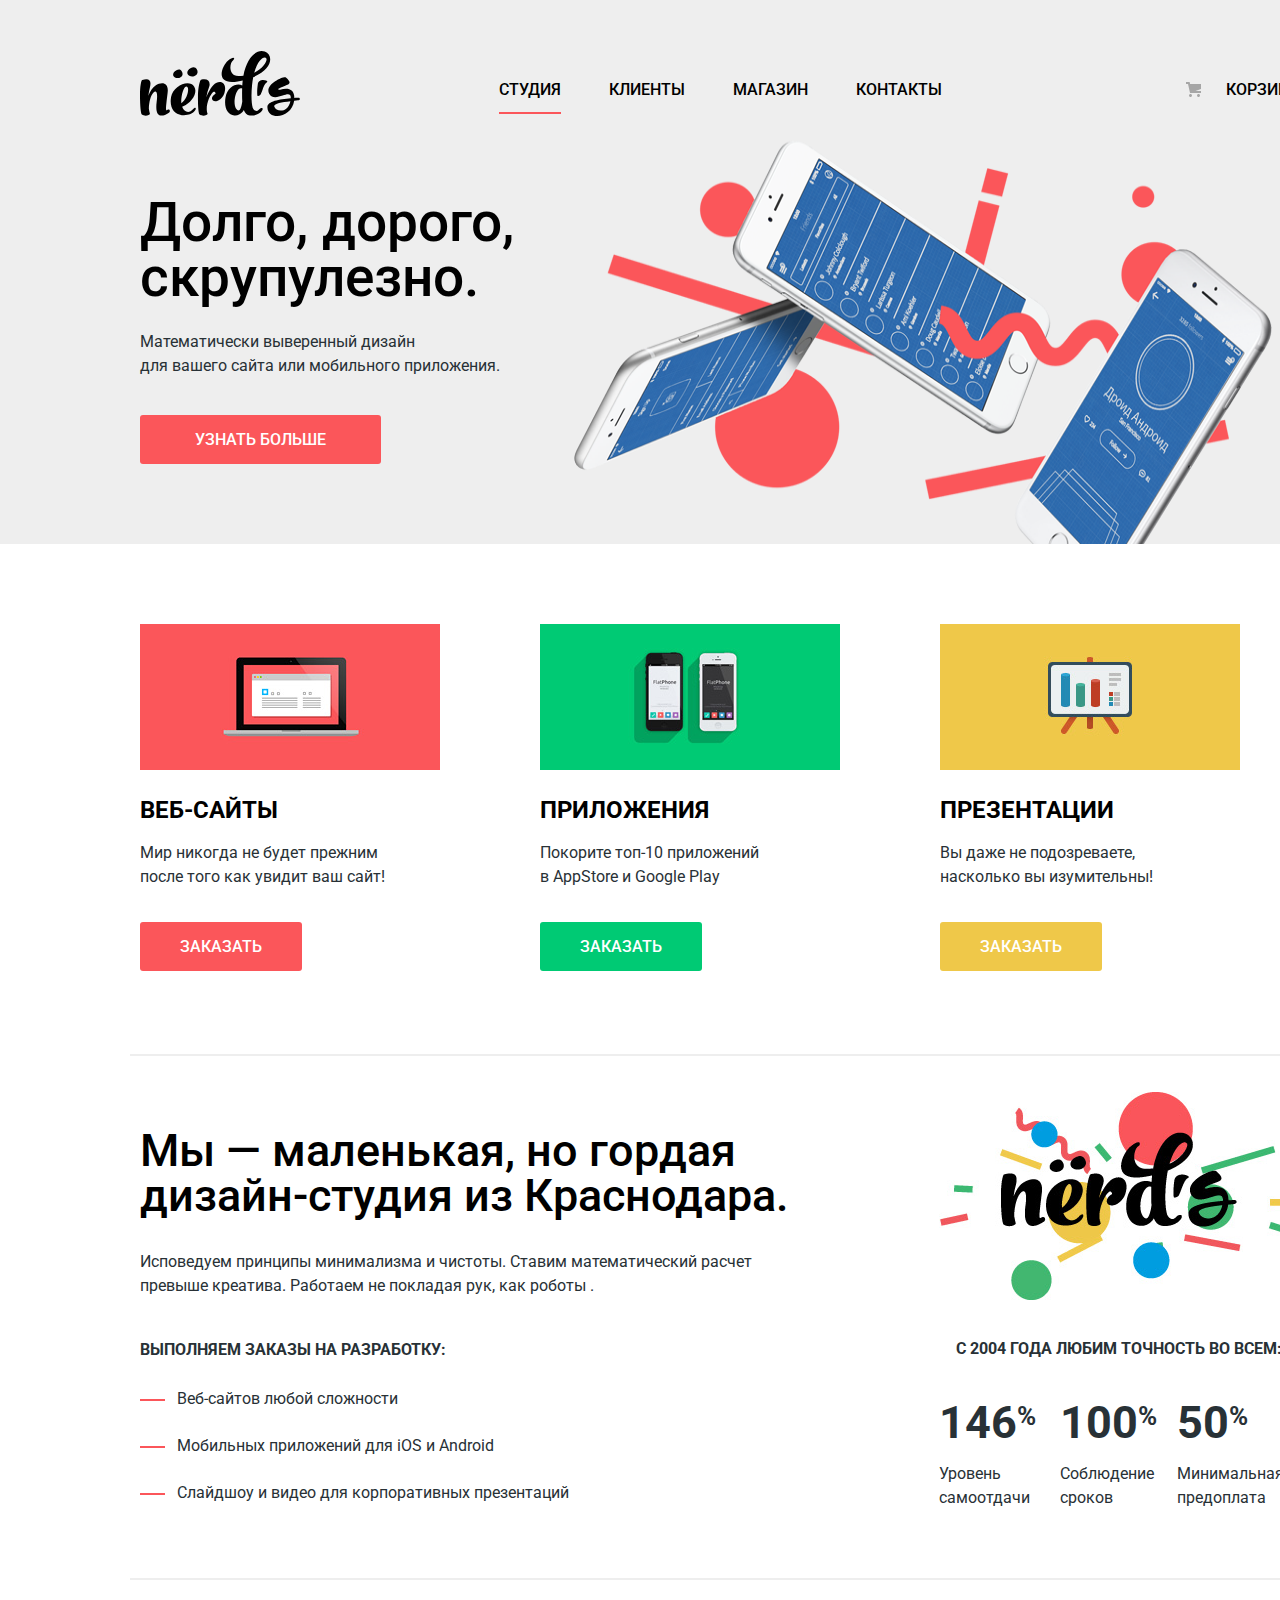
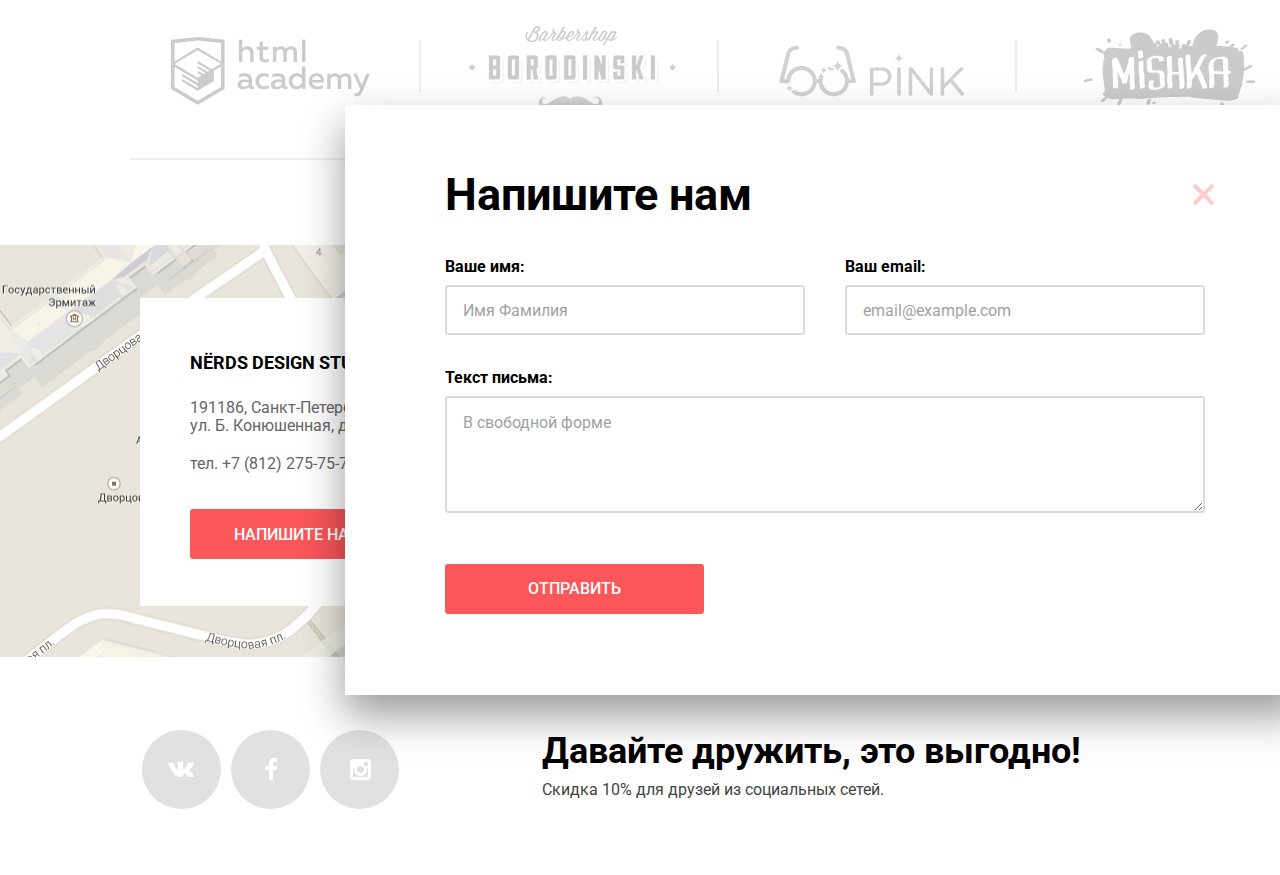
==== commit 2f8bb539: "Закончил поп-ап" ====
--- a/index.html
+++ b/index.html
@@ -4,6 +4,8 @@
 <head>
 	<meta charset="UTF-8">
 	<meta http-equiv="X-UA-Compatible" content="ie=edge">
+	<link rel="icon" href="img/favicon.ico">
+	<link rel="icon" href="img/favicon152.svg" type="image/svg+xml">
 	<link rel="preconnect" href="https://fonts.gstatic.com">
 	<link href="https://fonts.googleapis.com/css2?family=Roboto:wght@400;500;700;900&display=swap" rel="stylesheet">
 	<link rel="stylesheet" href="css/normalize.css">
@@ -252,6 +254,35 @@
 				<p class="footer__text">Скидка 10% для друзей из социальных сетей.</p>
 			</section>
 		</footer>
+		<div class="main__form">
+			<h2 class="main__form--title">Напишите нам</h2>
+			<form action="submit" class="form">
+				<label for="name" class="form__label">Ваше имя:<br>
+					<input type="text" id="name" class="form__input" placeholder="Имя Фамилия">
+				</label>
+				<label for="email" class="form__label">Ваш email:<br>
+					<input type="email" id="email" class="form__input" placeholder="email@example.com">
+				</label>
+				<label for="name" class="form__label form__label--text">Текст письма:<br>
+					<textarea class="form__textarea" placeholder="В свободной форме"></textarea>
+				</label>
+				<button class="form__btn" type="button">Отправить</button>
+				<button class="form__btn--close" type="button">
+					<svg class="form__btn--icon" width="21" height="21" viewbox="0 0 21 21" fill="none"
+						xmlns="http://www.w3.org/2000/svg">
+						<g clip-path="url(#clip0)">
+							<path
+								d="M13.3391 10.5088L20.7163 3.13165C21.1056 2.74233 21.1056 2.1058 20.7163 1.71647L19.3011 0.300294C18.9118 -0.0890303 18.2752 -0.0890303 17.8859 0.300294L10.5088 7.67844L3.13163 0.301295C2.7423 -0.0880295 2.10577 -0.0880295 1.71645 0.301295L0.301271 1.71647C-0.0880538 2.1058 -0.0880538 2.74233 0.301271 3.13165L7.67842 10.5088L0.301271 17.8859C-0.0880538 18.2753 -0.0880538 18.9118 0.301271 19.3011L1.71745 20.7163C2.10678 21.1056 2.74331 21.1056 3.13263 20.7163L10.5098 13.3392L17.8869 20.7163C18.2762 21.1056 18.9128 21.1056 19.3021 20.7163L20.7173 19.3011C21.1066 18.9118 21.1066 18.2753 20.7173 17.8859L13.3391 10.5088Z" />
+						</g>
+						<defs>
+							<clippath id="clip0">
+								<rect width="21" height="21" fill="white" />
+							</clippath>
+						</defs>
+					</svg>
+				</button>
+			</form>
+		</div>
 	</div>
 </body>
 
--- a/css/style.css
+++ b/css/style.css
@@ -19,6 +19,8 @@
     --soft-gray: #E1E1E1;
     --soft-black: #444444;
     --grayer: #666666;
+    --border-gray: #D7DCDE;
+    --border-black: #B4B9BB;
 }
 
 * {
@@ -644,4 +646,127 @@
     padding: 0;
     line-height: 22px;
     color: var(--soft-black);
+}
+
+.main__form {
+    width: 960px;
+    height: 590px;
+    background-color: var(--basic-white);
+    box-shadow: 0px 20px 40px rgba(0, 0, 0, 0.4);
+    padding: 63px 100px 84px 100px;
+    position: absolute;
+    left: 345px;
+    top: 1705px;
+    transition: all .3s;
+}
+
+.main__form--hidden {
+    display: none;
+}
+
+.main__form--title {
+    font-weight: bold;
+    font-size: 45px;
+    line-height: 53px;
+    color: var(--dark-black);
+    margin: 0 0 37px 0;
+}
+
+.form {
+    display: flex;
+    flex-wrap: wrap;
+    justify-content: space-between;
+    position: relative;
+}
+
+.form__btn--close {
+    position: absolute;
+    background-color: transparent;
+    width: 21px;
+    height: 21px;
+    border: none;
+    top: -74px;
+    right: -9px;
+    cursor: pointer;
+    outline-color: transparent;
+}
+
+.form__btn--icon {
+    content: "";
+    position: absolute;
+    width: 21px;
+    height: 21px;
+    top: 0;
+    right: 0;
+    fill: var(--basic-red);
+    opacity: 0.3;
+    outline: none;
+}
+
+.form__btn--icon:hover {
+    opacity: 1;
+}
+
+.form__btn--icon:active {
+    opacity: 0.1;
+    outline: none;
+}
+
+.form__label {
+    font-weight: bold;
+    font-size: 16px;
+    line-height: 18px;
+    color: var(--dark-black);
+}
+
+.form__label--text {
+    margin-top: 34px;
+}
+
+.form__input {
+    width: 360px;
+    height: 50px;
+    padding: 16px;
+    margin-top: 9px;
+    border: 2px solid var(--border-gray);
+    border-radius: 3px;
+}
+
+.form__input:hover, .form__textarea:hover {
+    border: 2px solid var(--border-black);
+}
+
+.form__input:focus, .form__textarea:focus {
+    border: 2px solid var(--dark-black);
+}
+
+::-webkit-input-placeholder {
+    color: var(--soft-black);
+    line-height: 18px;
+    opacity: 0.5;
+}
+
+.form__input:focus::placeholder, .form__textarea:focus::placeholder {
+    opacity: 1;
+}
+
+.form__textarea {
+    width: 760px;
+    height: 117px;
+    padding: 16px;
+    margin-top: 9px;
+    border: 2px solid var(--border-gray);
+    border-radius: 3px;
+    margin-bottom: 47px;
+}
+
+.form__btn {
+    background-color: var(--basic-red);
+    padding: 16px 83px;
+    border: none;
+    line-height: 18px;
+    font-weight: 500;
+    text-transform: uppercase;
+    color: var(--basic-white);
+    border-radius: 3px;
 }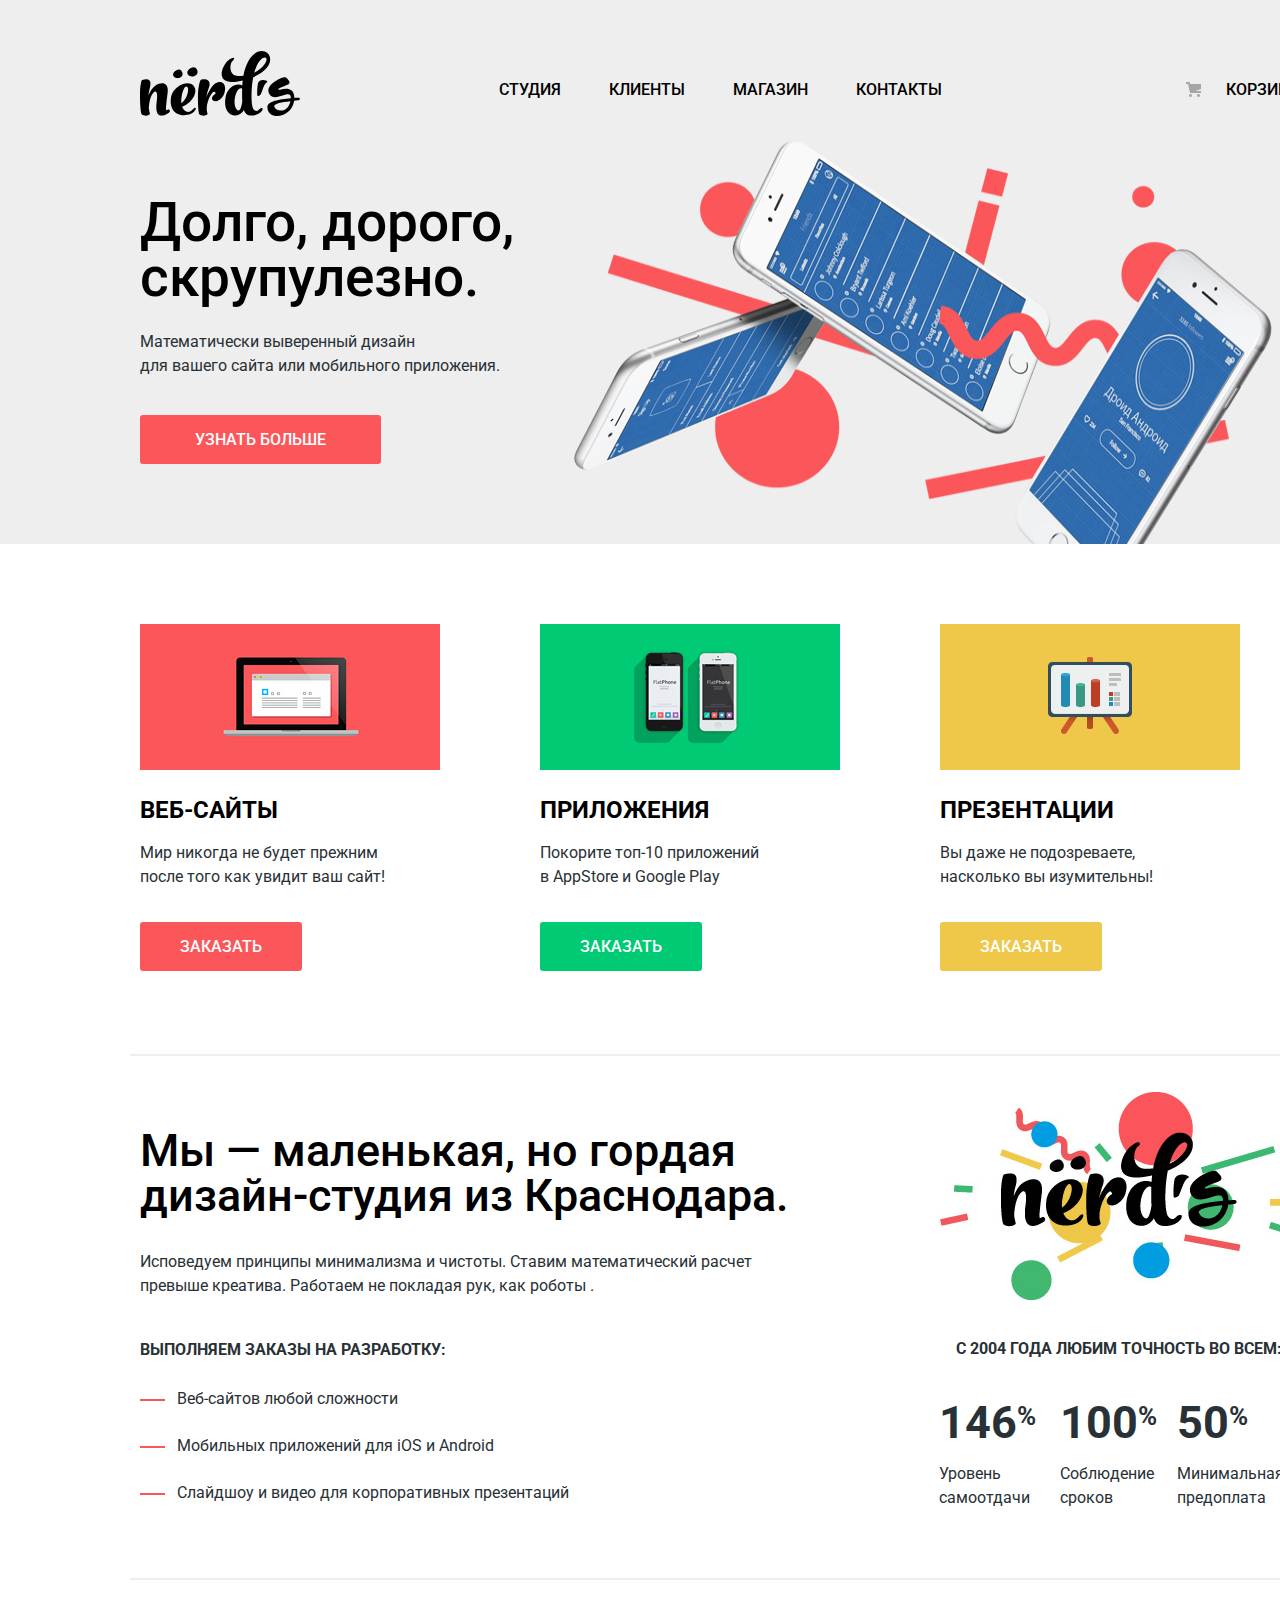
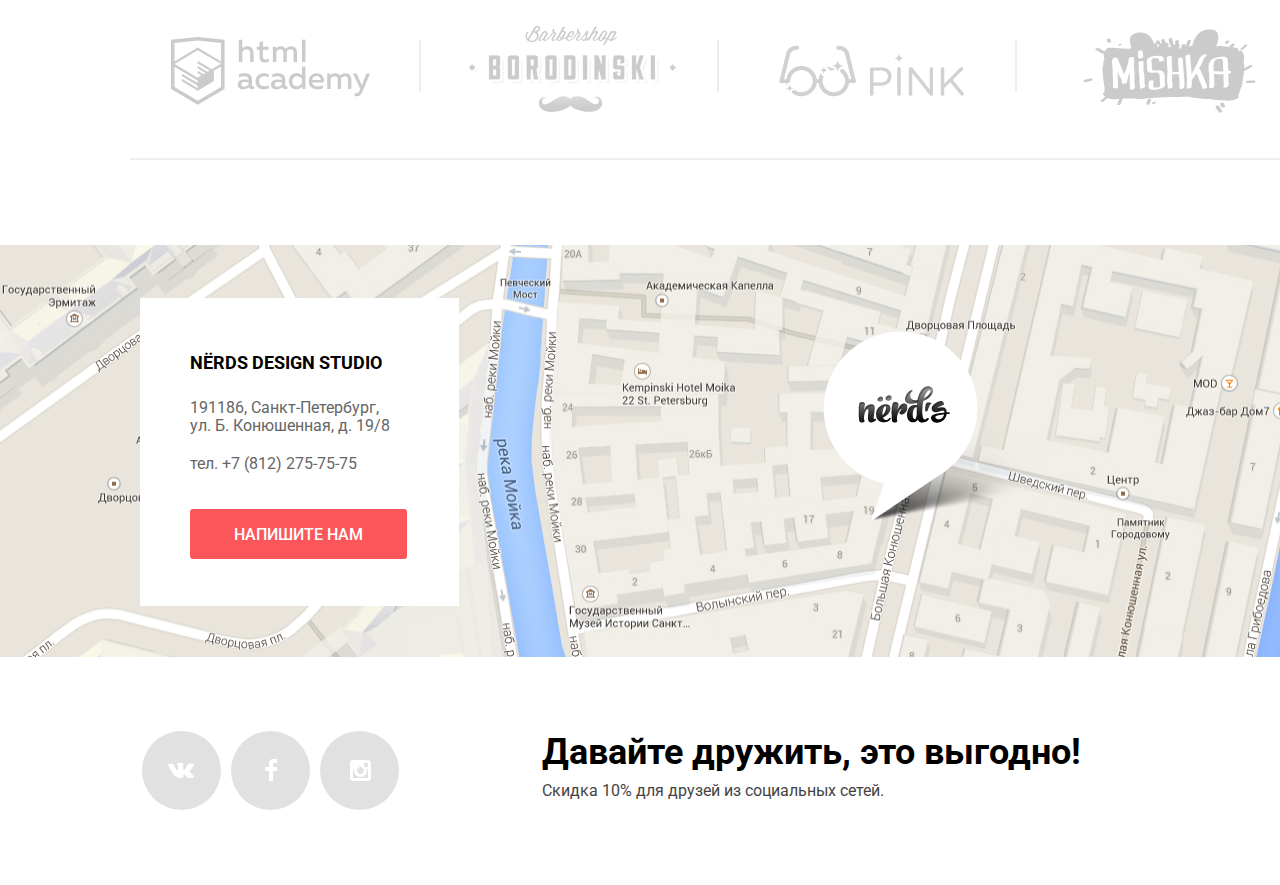
==== commit 59d979a7: "Исправил футер, начал каталог" ====
--- a/index.html
+++ b/index.html
@@ -1,5 +1,5 @@
 <!doctype html>
-<html class="page" lang="en">
+<html class="page" lang="ru">
 
 <head>
 	<meta charset="UTF-8">
@@ -28,7 +28,7 @@
 
 				<ul class="navigation__list">
 					<li class="navigation__item">
-						<a href="#" class="navigation__link navigation__active">Студия</a>
+						<a href="#" class="navigation__link">Студия</a>
 					</li>
 					<li class="navigation__item"><a href="#" class="navigation__link">Клиенты</a></li>
 					<li class="navigation__item"><a href="#" class="navigation__link">Магазин</a></li>
@@ -207,6 +207,8 @@
 					</li>
 				</ul>
 			</section>
+		</main>
+		<footer class="footer">
 			<section class="map">
 				<img src="img/map.png" alt="Карта" class="map__img" width="1440" height="412">
 				<div class="map__desc">
@@ -217,44 +219,45 @@
 				</div>
 				<img src="img/map-marker.png" alt="Маркер" class="map__marker">
 			</section>
-		</main>
-		<footer class="footer">
-			<section class="social">
-				<ul class="social__list">
-					<li class="social__item"><a href="#" class="social__link">
-							<svg class="social__icon social__icon--vk" width="27" height="15" viewbox="0 0 27 15" fill="none"
-								xmlns="http://www.w3.org/2000/svg">
-								<path
-									d="M16.138 11.51C17.094 11.201 18.318 13.55 19.621 14.449C20.599 15.13 21.348 14.983 21.348 14.983L24.821 14.933C24.821 14.933 26.636 14.821 25.778 13.379C25.707 13.259 25.275 12.31 23.193 10.357C21.016 8.31404 21.311 8.64504 23.932 5.11304C25.529 2.96004 26.168 1.64504 25.968 1.08504C25.776 0.546037 24.603 0.686037 24.603 0.686037L20.69 0.713037C20.309 0.714037 19.986 0.832037 19.839 1.22804C19.836 1.23204 19.218 2.89404 18.394 4.30704C16.653 7.29604 15.958 7.45504 15.67 7.26804C15.009 6.83504 15.176 5.53104 15.176 4.60404C15.176 1.70704 15.608 0.499037 14.33 0.187037C13.903 0.0830374 13.591 0.0150374 12.502 0.00503741C11.11 -0.0159626 9.92797 0.00503743 9.25797 0.334037C8.81297 0.557037 8.47197 1.04604 8.67897 1.07404C8.93897 1.10904 9.52197 1.23404 9.83397 1.66004C10.235 2.21204 10.223 3.44904 10.223 3.44904C10.223 3.44904 10.452 6.86004 9.68297 7.28304C9.15497 7.57304 8.43297 6.98104 6.87997 4.26704C6.08697 2.87904 5.48797 1.34504 5.48797 1.34504C5.48797 1.34504 5.37197 1.06004 5.16197 0.904037C4.91197 0.719037 4.56197 0.660037 4.56197 0.660037L0.84797 0.684037C0.84797 0.684037 0.28997 0.700037 0.0849697 0.946037C-0.0970303 1.16404 0.0699697 1.61404 0.0699697 1.61404C0.0699697 1.61404 2.97897 8.49504 6.27297 11.961C9.29297 15.143 12.725 14.932 12.725 14.932H14.28C14.28 14.932 14.749 14.878 14.989 14.62C15.213 14.38 15.203 13.929 15.203 13.929C15.203 13.929 15.172 11.82 16.138 11.51Z"
-									fill="white" />
-							</svg>
-						</a>
-					</li>
-					<li class="social__item"><a href="#" class="social__link">
-							<svg class="social__icon social__icon--fb" width="12" height="22" viewbox="0 0 12 22" fill="none"
-								xmlns="http://www.w3.org/2000/svg">
-								<path d="M12 4V0H8C5.79086 0 4 1.79086 4 4V8H0V12H4V22H8V12H12V8H8V4H12Z" fill="white" />
-							</svg>
-
-						</a>
-					</li>
-					<li class="social__item"><a href="#" class="social__link">
-							<svg class="social__icon social__icon--insta" width="21" height="21" viewbox="0 0 21 21" fill="none"
-								xmlns="http://www.w3.org/2000/svg">
-								<path fill-rule="evenodd" clip-rule="evenodd"
-									d="M3 0H18C19.65 0 21 1.35 21 3V18C21 19.65 19.65 21 18 21H3C1.35 21 0 19.65 0 18V3C0 1.35 1.35 0 3 0ZM14 10.5C14 8.57 12.43 7 10.5 7C8.57 7 7 8.57 7 10.5C7 12.43 8.57 14 10.5 14C12.43 14 14 12.43 14 10.5ZM3 18V9H4.181C4.0626 9.49127 4.00186 9.99467 4 10.5C4 14.0899 6.91015 17 10.5 17C14.0899 17 17 14.0899 17 10.5C16.9986 9.99464 16.9379 9.49118 16.819 9H18V18H3ZM14 7H18V3H14V7Z"
-									fill="white" />
-							</svg>
-						</a>
-					</li>
-				</ul>
-			</section>
-			<section class="footer__desc">
-				<p class="footer__title">Давайте дружить, это выгодно!</p>
-				<p class="footer__text">Скидка 10% для друзей из социальных сетей.</p>
-			</section>
+
+			<div class="footer__inner">
+				<section class="social">
+					<ul class="social__list">
+						<li class="social__item"><a href="#" class="social__link">
+								<svg class="social__icon social__icon--vk" width="27" height="15" viewbox="0 0 27 15" fill="none"
+									xmlns="http://www.w3.org/2000/svg">
+									<path
+										d="M16.138 11.51C17.094 11.201 18.318 13.55 19.621 14.449C20.599 15.13 21.348 14.983 21.348 14.983L24.821 14.933C24.821 14.933 26.636 14.821 25.778 13.379C25.707 13.259 25.275 12.31 23.193 10.357C21.016 8.31404 21.311 8.64504 23.932 5.11304C25.529 2.96004 26.168 1.64504 25.968 1.08504C25.776 0.546037 24.603 0.686037 24.603 0.686037L20.69 0.713037C20.309 0.714037 19.986 0.832037 19.839 1.22804C19.836 1.23204 19.218 2.89404 18.394 4.30704C16.653 7.29604 15.958 7.45504 15.67 7.26804C15.009 6.83504 15.176 5.53104 15.176 4.60404C15.176 1.70704 15.608 0.499037 14.33 0.187037C13.903 0.0830374 13.591 0.0150374 12.502 0.00503741C11.11 -0.0159626 9.92797 0.00503743 9.25797 0.334037C8.81297 0.557037 8.47197 1.04604 8.67897 1.07404C8.93897 1.10904 9.52197 1.23404 9.83397 1.66004C10.235 2.21204 10.223 3.44904 10.223 3.44904C10.223 3.44904 10.452 6.86004 9.68297 7.28304C9.15497 7.57304 8.43297 6.98104 6.87997 4.26704C6.08697 2.87904 5.48797 1.34504 5.48797 1.34504C5.48797 1.34504 5.37197 1.06004 5.16197 0.904037C4.91197 0.719037 4.56197 0.660037 4.56197 0.660037L0.84797 0.684037C0.84797 0.684037 0.28997 0.700037 0.0849697 0.946037C-0.0970303 1.16404 0.0699697 1.61404 0.0699697 1.61404C0.0699697 1.61404 2.97897 8.49504 6.27297 11.961C9.29297 15.143 12.725 14.932 12.725 14.932H14.28C14.28 14.932 14.749 14.878 14.989 14.62C15.213 14.38 15.203 13.929 15.203 13.929C15.203 13.929 15.172 11.82 16.138 11.51Z"
+										fill="white" />
+								</svg>
+							</a>
+						</li>
+						<li class="social__item"><a href="#" class="social__link">
+								<svg class="social__icon social__icon--fb" width="12" height="22" viewbox="0 0 12 22" fill="none"
+									xmlns="http://www.w3.org/2000/svg">
+									<path d="M12 4V0H8C5.79086 0 4 1.79086 4 4V8H0V12H4V22H8V12H12V8H8V4H12Z" fill="white" />
+								</svg>
+
+							</a>
+						</li>
+						<li class="social__item"><a href="#" class="social__link">
+								<svg class="social__icon social__icon--insta" width="21" height="21" viewbox="0 0 21 21" fill="none"
+									xmlns="http://www.w3.org/2000/svg">
+									<path fill-rule="evenodd" clip-rule="evenodd"
+										d="M3 0H18C19.65 0 21 1.35 21 3V18C21 19.65 19.65 21 18 21H3C1.35 21 0 19.65 0 18V3C0 1.35 1.35 0 3 0ZM14 10.5C14 8.57 12.43 7 10.5 7C8.57 7 7 8.57 7 10.5C7 12.43 8.57 14 10.5 14C12.43 14 14 12.43 14 10.5ZM3 18V9H4.181C4.0626 9.49127 4.00186 9.99467 4 10.5C4 14.0899 6.91015 17 10.5 17C14.0899 17 17 14.0899 17 10.5C16.9986 9.99464 16.9379 9.49118 16.819 9H18V18H3ZM14 7H18V3H14V7Z"
+										fill="white" />
+								</svg>
+							</a>
+						</li>
+					</ul>
+				</section>
+				<section class="footer__desc">
+					<p class="footer__title">Давайте дружить, это выгодно!</p>
+					<p class="footer__text">Скидка 10% для друзей из социальных сетей.</p>
+				</section>
+			</div>
 		</footer>
-		<div class="main__form">
+		<div class="main__form main__form--hidden">
 			<h2 class="main__form--title">Напишите нам</h2>
 			<form action="submit" class="form">
 				<label for="name" class="form__label">Ваше имя:<br>
--- a/css/style.css
+++ b/css/style.css
@@ -40,12 +40,9 @@
     background-color: var(--main-back);
 }
 
-.wrapper {
-    background-color: var(--basic-white);
-}
-
 body {
     width: 1440px;
+    min-height: 100%;
     margin: 0 auto;
     padding: 0;
     font-family: Roboto, sans-serif;
@@ -53,7 +50,14 @@
     line-height: 24px;
     font-weight: 400;
     color: var(--basic-black);
-    max-height: 100%;
+}
+
+.wrapper {
+    min-height: 100%;
+    display: grid;
+    grid-template-rows: min-content 1fr min-content;
+    align-content: start;
+    background-color: var(--basic-white);
 }
 
 /* header */
@@ -117,7 +121,7 @@
     color: var(--dark-black--mega);
 }
 
-.navigation__active {
+.navigation__link--active {
     border-bottom: 2px solid var(--basic-red);
 }
 
@@ -504,10 +508,24 @@
     left: -50px;
 }
 
+/* catalog */
+
+.header__title {
+    font-weight: 500;
+    font-size: 55px;
+    line-height: 55px;
+    text-align: center;
+    padding-bottom: 108px;
+    padding-top: 32px;
+}
+
+/* map */
+
 .map {
     width: 1440px;
     height: 412px;
     position: relative;
+    margin-bottom: 71px;
 }
 
 .map__desc {
@@ -569,8 +587,13 @@
 /* footer */
 
 .footer {
-    height: 218px;
-    padding: 70px 140px;
+    height: 640px;
+    padding: 0;
+    /* display: flex; */
+}
+
+.footer__inner {
+    padding-left: 140px;
     display: flex;
 }
 
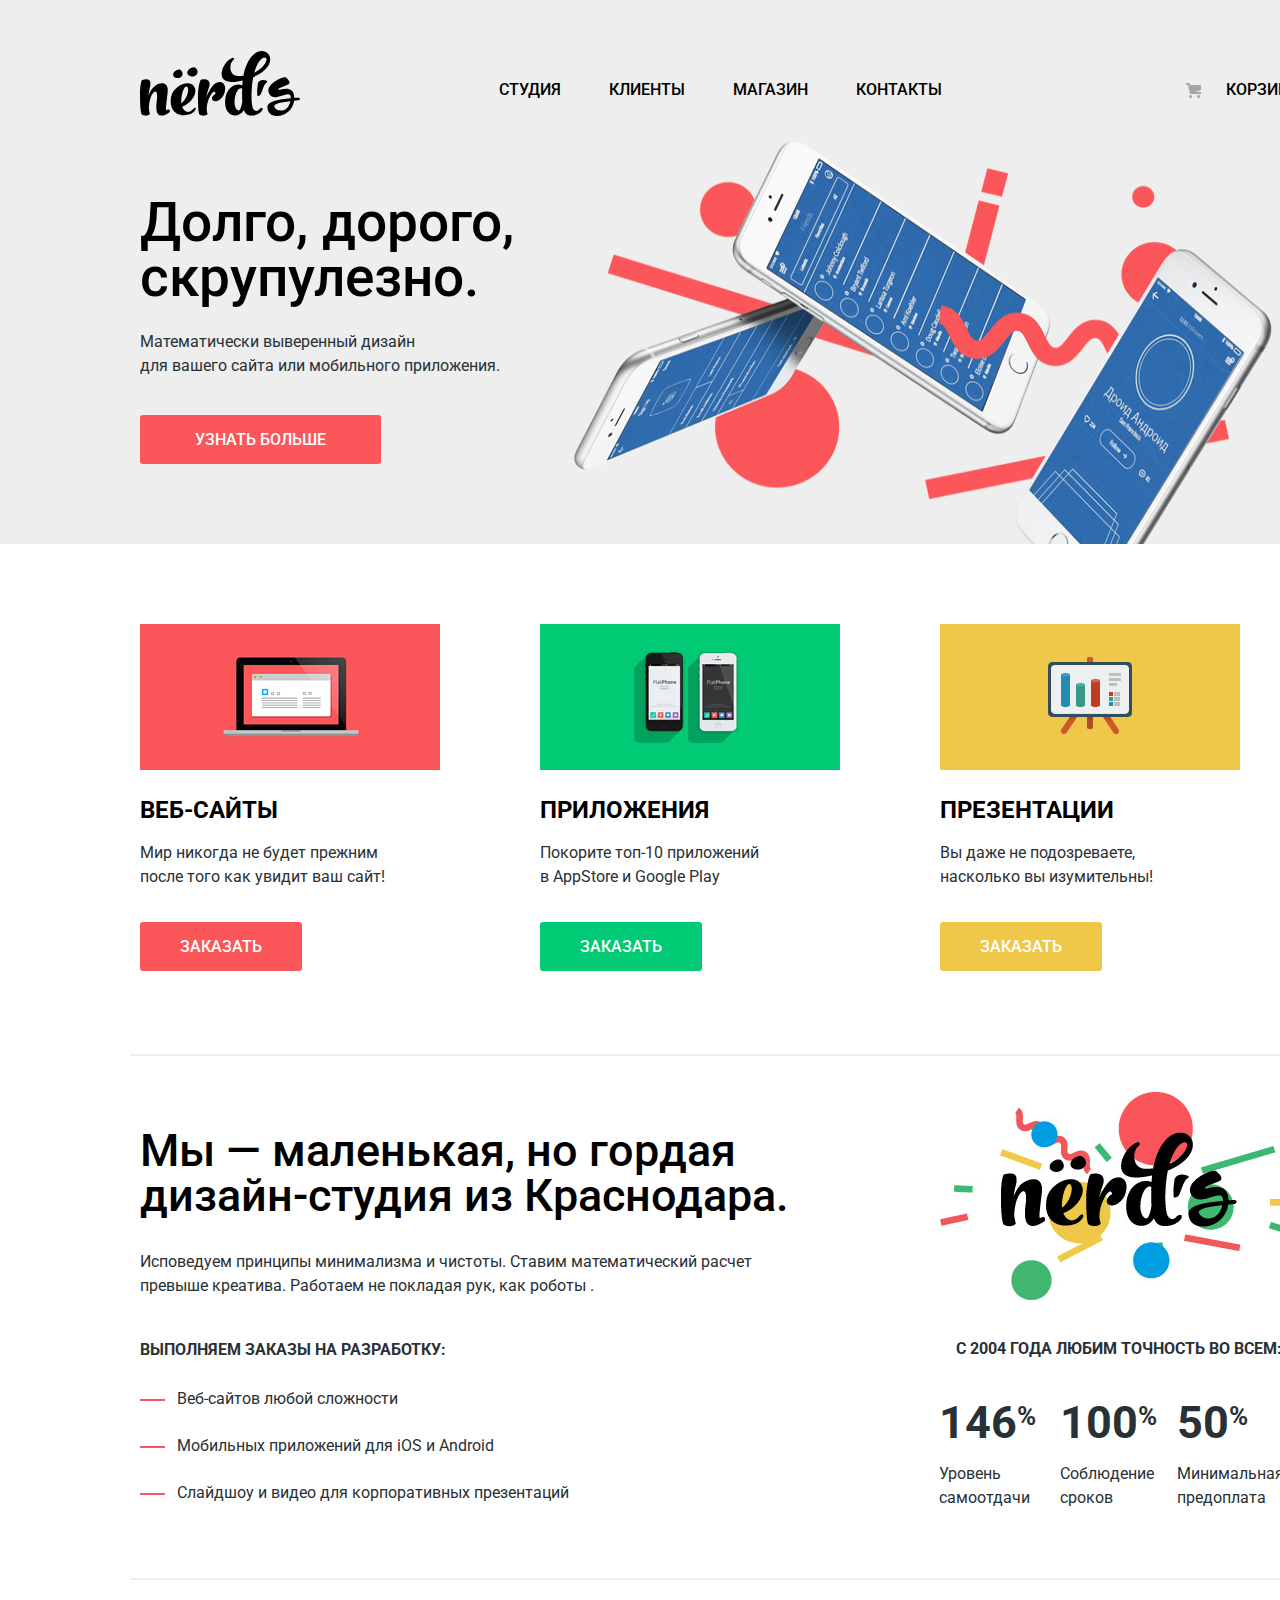
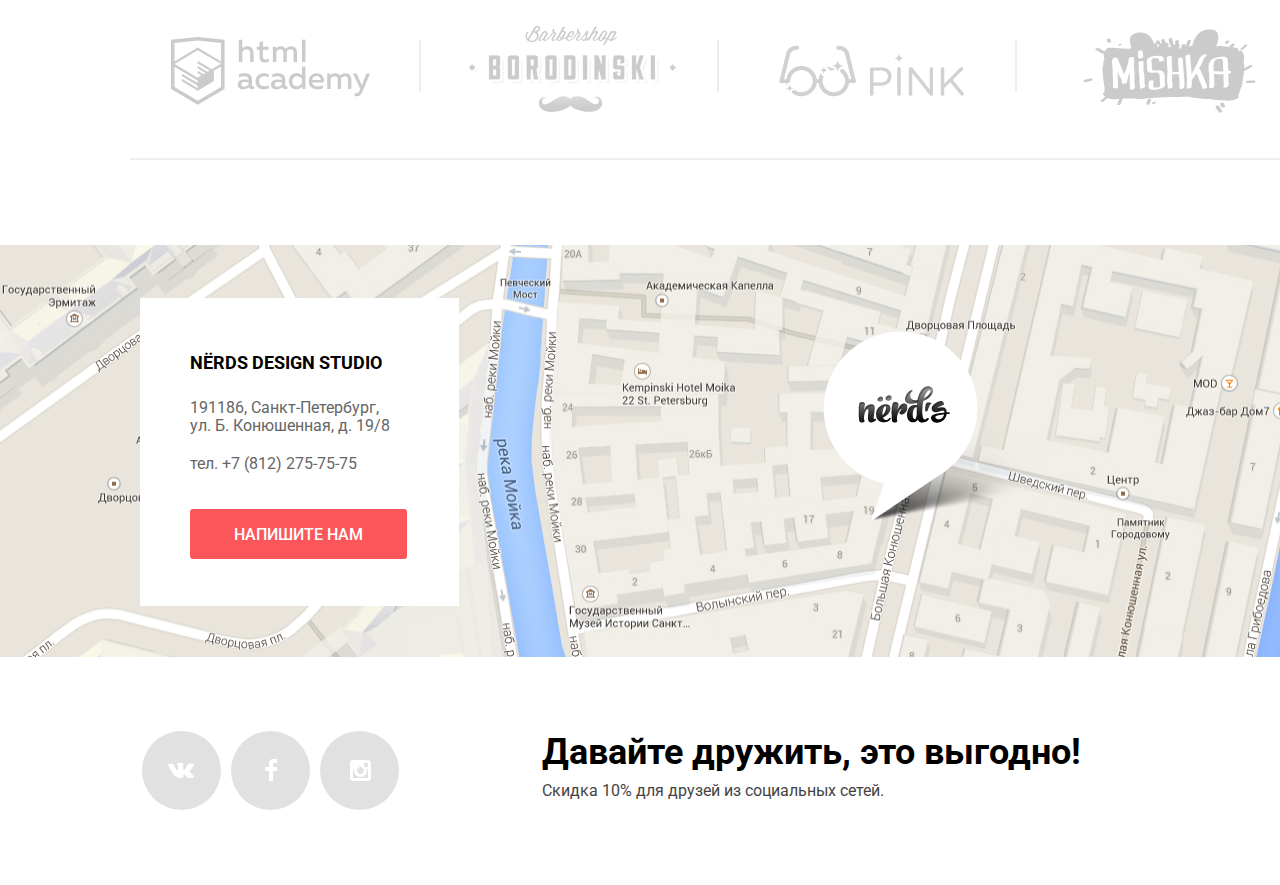
==== commit f279e973: "Правки" ====
--- a/index.html
+++ b/index.html
@@ -35,7 +35,9 @@
 					<li class="navigation__item"><a href="#" class="navigation__link">Контакты</a></li>
 				</ul>
 
-				<a href="#" class="cart">Корзина</a>
+				<div class="cart">
+					<a href="#" class="cart__link">Корзина</a>
+				</div>
 			</nav>
 
 		</header>
@@ -266,8 +268,8 @@
 				<label for="email" class="form__label">Ваш email:<br>
 					<input type="email" id="email" class="form__input" placeholder="email@example.com">
 				</label>
-				<label for="name" class="form__label form__label--text">Текст письма:<br>
-					<textarea class="form__textarea" placeholder="В свободной форме"></textarea>
+				<label for="message" class="form__label form__label--text">Текст письма:<br>
+					<textarea class="form__textarea" id="message" placeholder="В свободной форме"></textarea>
 				</label>
 				<button class="form__btn" type="button">Отправить</button>
 				<button class="form__btn--close" type="button">
--- a/css/style.css
+++ b/css/style.css
@@ -110,7 +110,7 @@
     color: var(--dark-black);
     text-decoration: none;
     transition: all .3s;
-    padding-bottom: 13px;
+    padding-bottom: 19px;
 }
 
 .navigation__link:hover {
@@ -126,6 +126,10 @@
 }
 
 .cart {
+    padding-top: 25px;
+}
+
+.cart__link {
     text-transform: uppercase;
     font-weight: 500;
     line-height: 30px;
@@ -135,20 +139,20 @@
     position: relative;
 }
 
-.cart:hover {
+.cart__link:hover {
     color: var(--basic-red);
 }
 
-.cart:active {
+.cart__link:active {
     color: var(--dark-black--mega);
 }
 
-.cart::before {
+.cart__link::before {
     content: "";
     position: absolute;
     background: url("../img/cart-icon.svg");
     background-repeat: no-repeat;
-    top: 7px;
+    top: 3px;
     left: -40px;
     width: 15px;
     height: 15px;
@@ -582,6 +586,23 @@
     position: absolute;
     top: 86px;
     right: 386px;
+}
+
+/* catalog */
+
+.catalog__wrapper {
+    padding: 55px 140px 60px 140px;
+    display: flex;
+}
+
+.sort {
+    display: flex;
+}
+
+.products__list {
+    display: flex;
+    flex-wrap: wrap;
+    justify-content: space-around;
 }
 
 /* footer */
